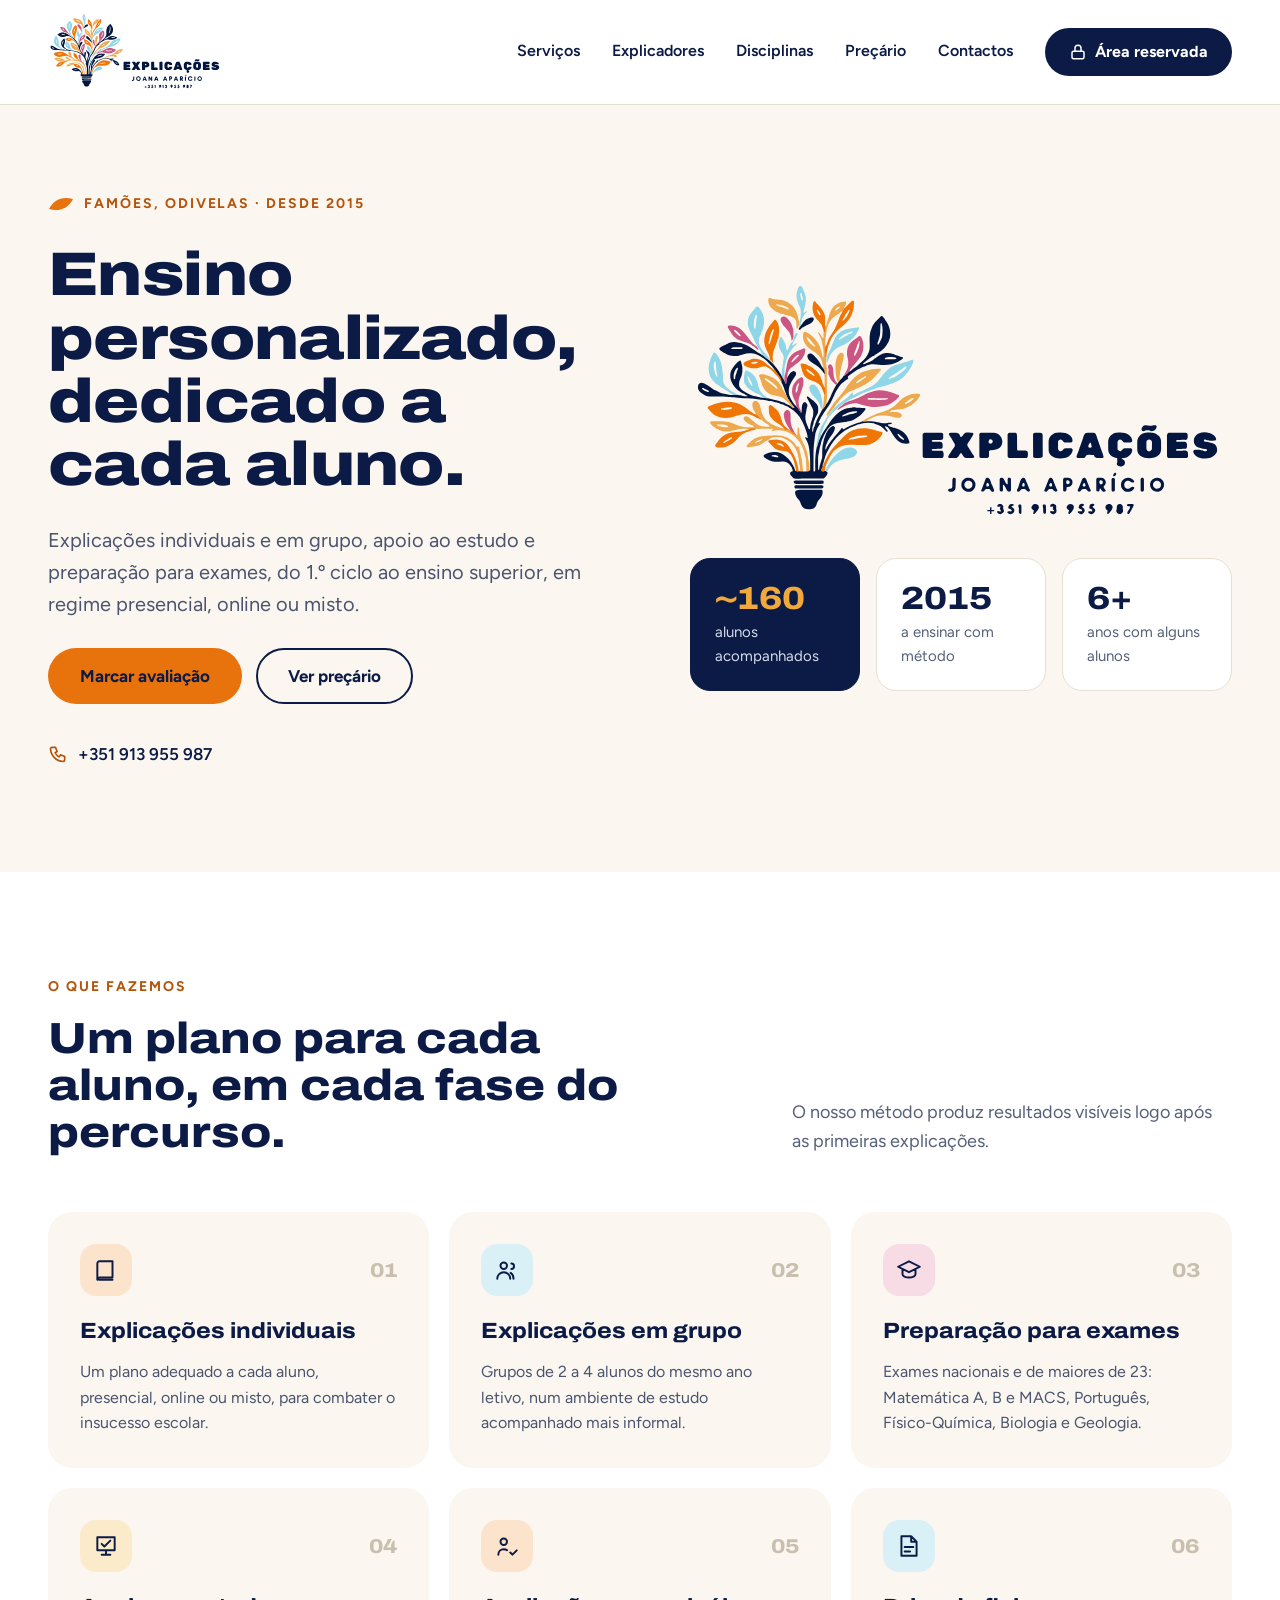
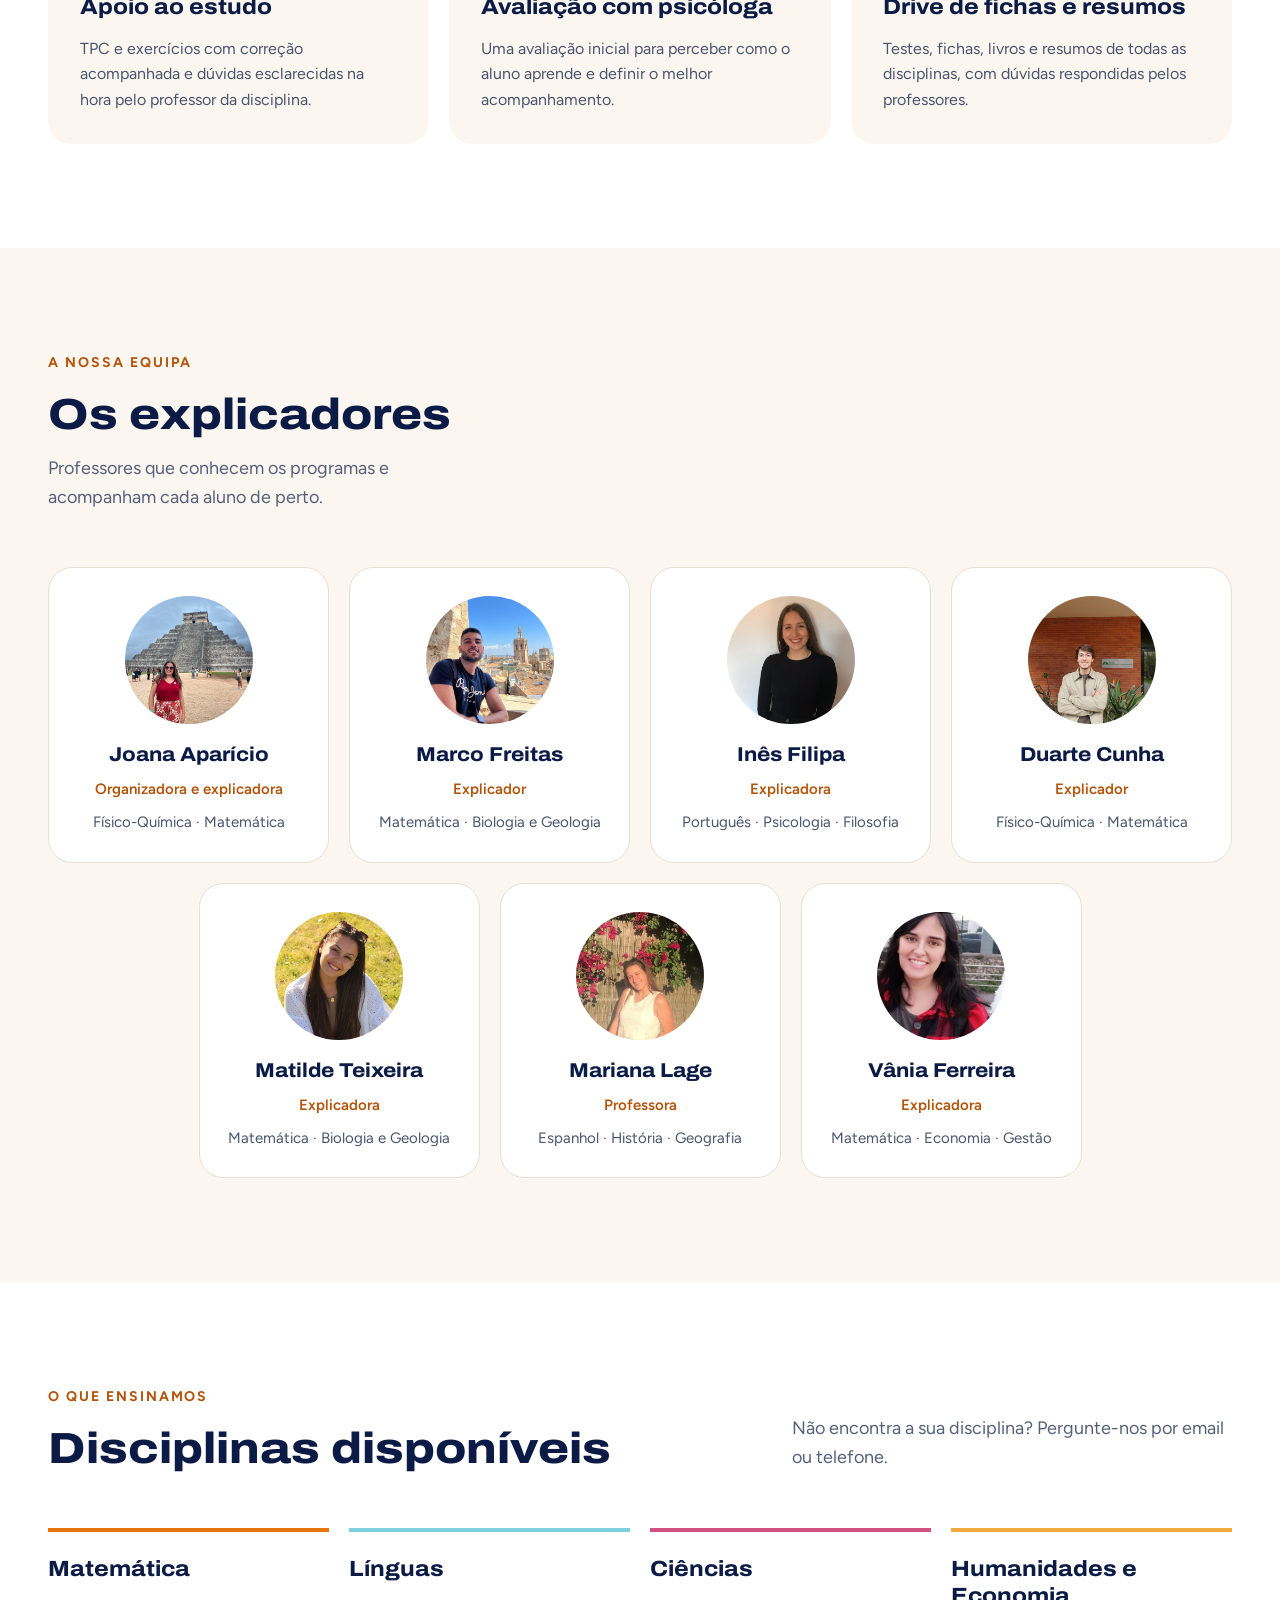
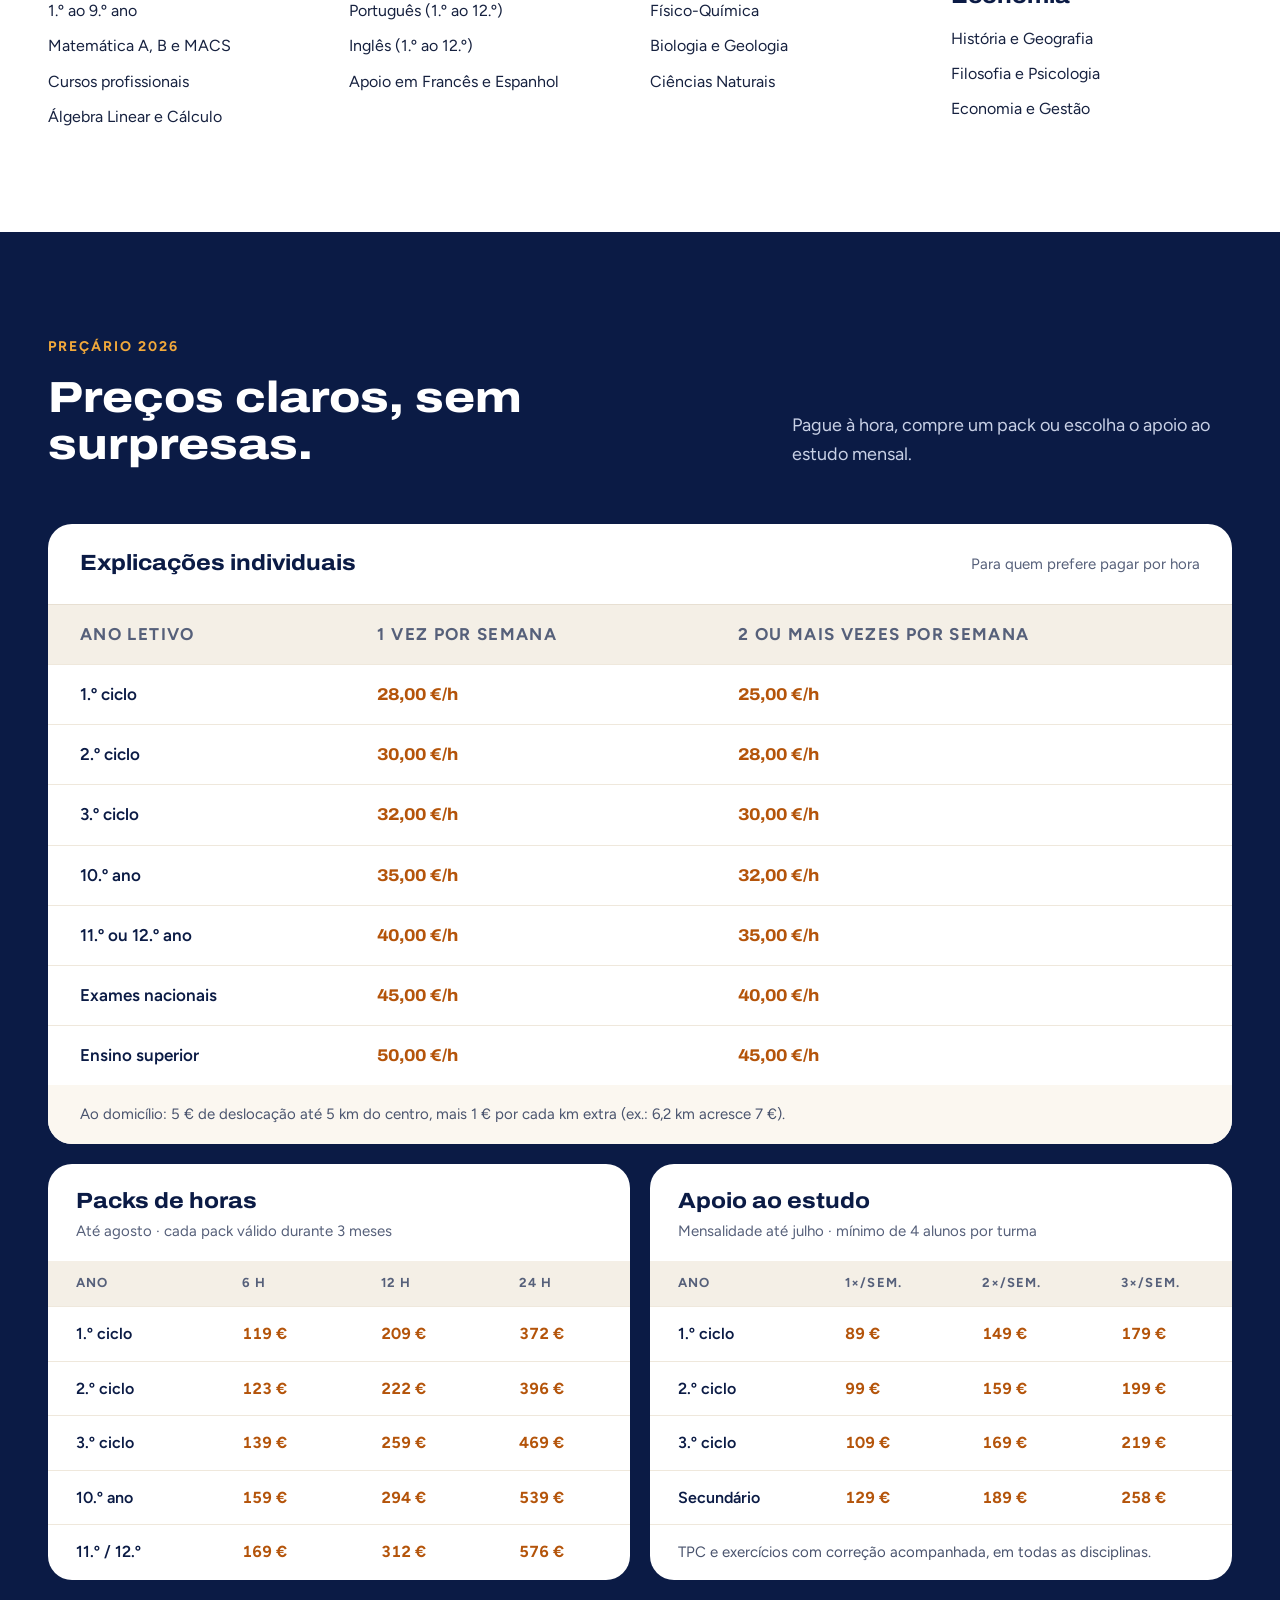
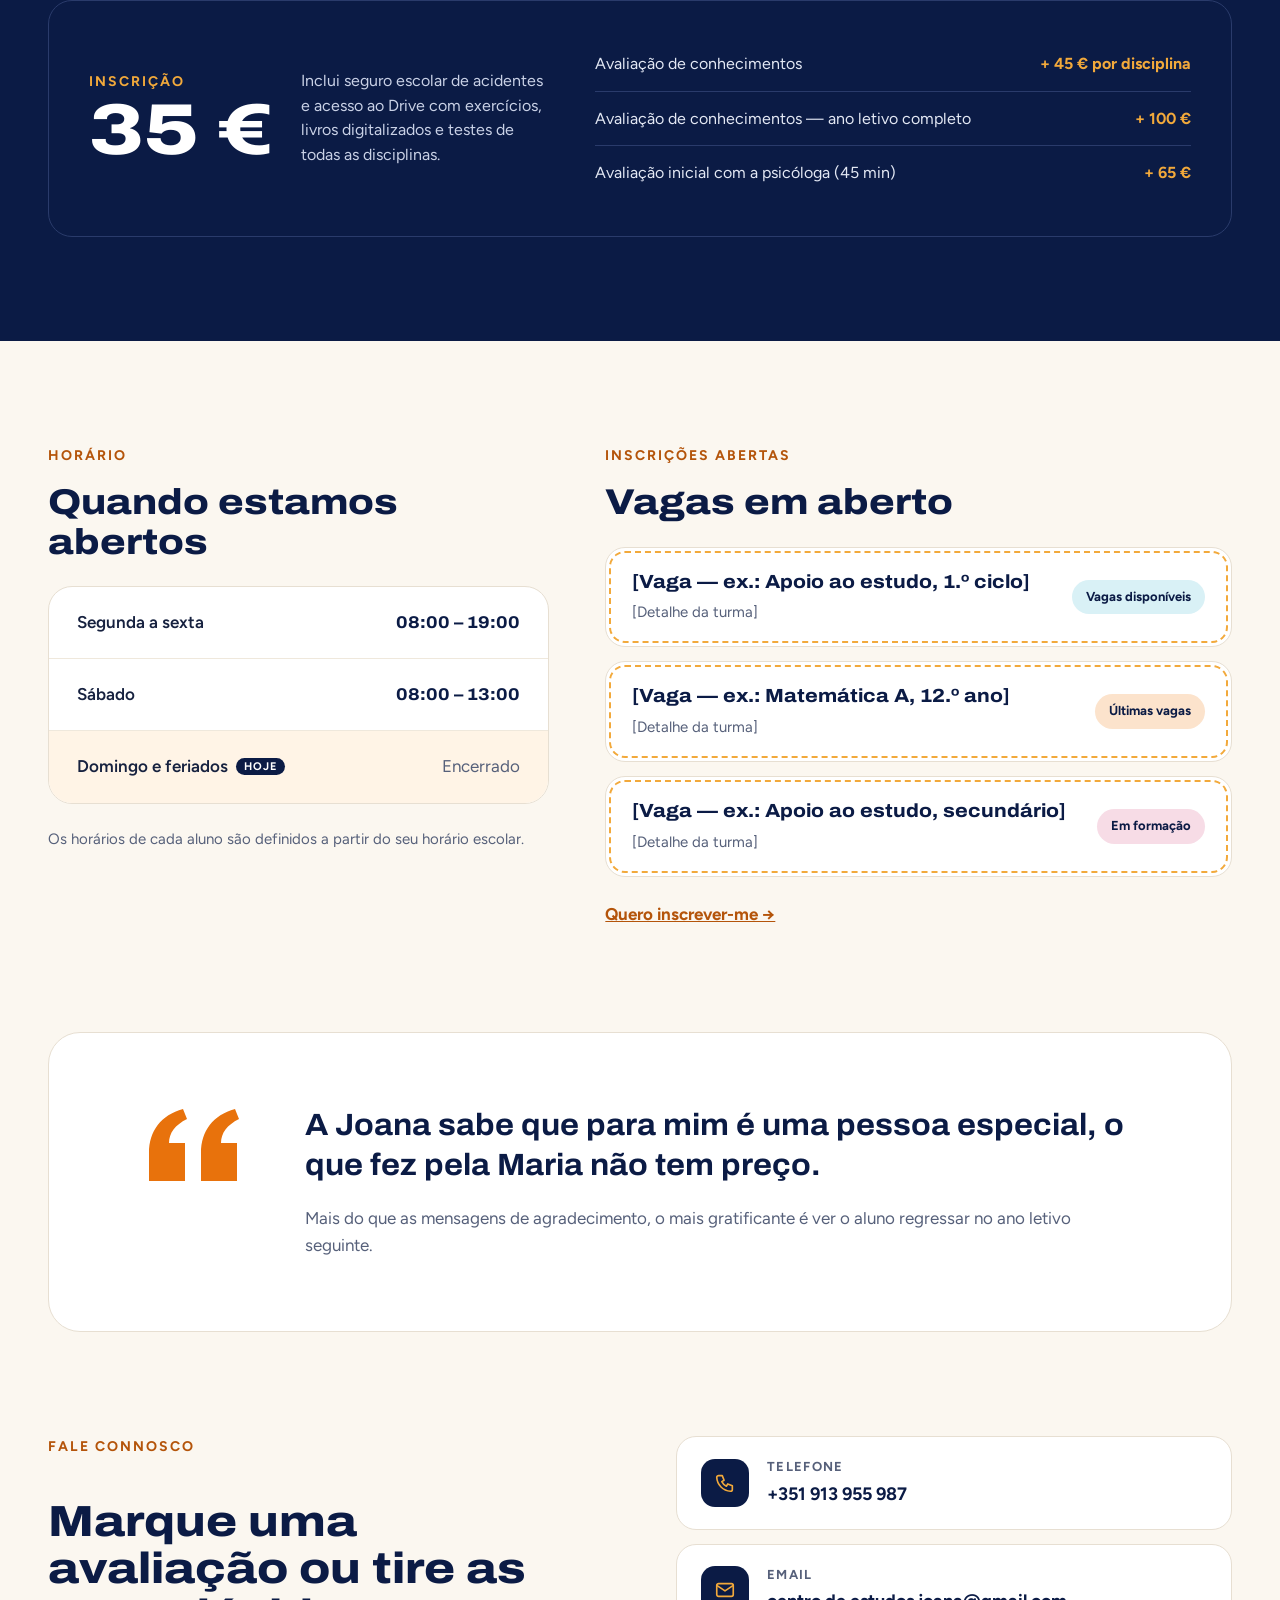
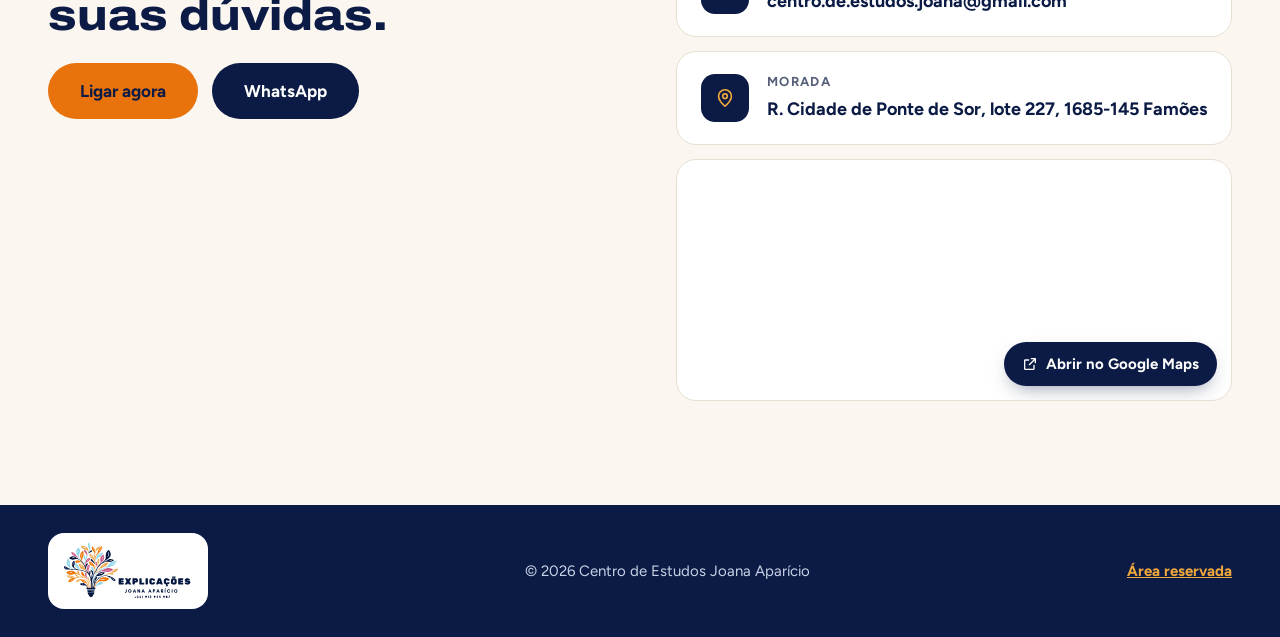
==== index.html @ d5621ca5 "Publicar pré-visualização do site Ficheiros do site descompactados para o GitHub Pages; remove o ZIP" ====
<!DOCTYPE html>
<html lang="pt-PT">
<head>
  <meta charset="UTF-8">
  <meta name="viewport" content="width=device-width, initial-scale=1">
  <meta name="robots" content="noindex, nofollow">
  <title>Centro de Estudos Joana Aparício</title>
  <meta name="description" content="Explicações individuais e em grupo, apoio ao estudo e preparação para exames, do 1.º ciclo ao ensino superior, em Famões, Odivelas.">
  <link rel="icon" href="assets/logo-mark.svg" type="image/svg+xml">
  <link rel="preconnect" href="https://fonts.googleapis.com">
  <link rel="preconnect" href="https://fonts.gstatic.com" crossorigin>
  <link href="https://fonts.googleapis.com/css2?family=Archivo:wdth,wght@62..125,400..900&family=Figtree:wght@400;500;600;700&display=swap" rel="stylesheet">
  <link rel="stylesheet" href="styles.css?v=4">
</head>
<body>

<header class="topbar">
  <div class="wrap topbar__inner">
    <a href="#topo" class="topbar__logo">
      <img src="assets/logo.svg" alt="Explicações Joana Aparício" width="176" height="80">
    </a>

    <button class="nav-toggle" type="button" aria-expanded="false" aria-controls="nav" aria-label="Abrir menu">
      <svg viewBox="0 0 24 24" aria-hidden="true"><path d="M4 7h16M4 12h16M4 17h16"/></svg>
    </button>

    <nav id="nav" class="nav" aria-label="Principal">
      <a href="#servicos">Serviços</a>
      <a href="#equipa">Explicadores</a>
      <a href="#disciplinas">Disciplinas</a>
      <a href="#precos">Preçário</a>
      <a href="#contactos">Contactos</a>
      <a href="login.html" class="btn btn--navy btn--sm">
        <svg viewBox="0 0 24 24" aria-hidden="true"><rect x="4" y="11" width="16" height="10" rx="2"/><path d="M8 11V7a4 4 0 0 1 8 0v4"/></svg>
        Área reservada
      </a>
    </nav>
  </div>
</header>

<main>

  <!-- HERO -->
  <section class="hero" id="topo">
    <div class="wrap hero__grid">
      <div class="hero__text">
        <p class="eyebrow eyebrow--leaf">
          <svg viewBox="0 0 26 16" aria-hidden="true"><path d="M1 13C6 3 15 0 25 3C20 13 10 16 1 13Z"/></svg>
          Famões, Odivelas · Desde 2015
        </p>
        <h1>Ensino personalizado, dedicado a cada aluno.</h1>
        <p class="lead">Explicações individuais e em grupo, apoio ao estudo e preparação para exames, do 1.º ciclo ao ensino superior, em regime presencial, online ou misto.</p>
        <div class="actions">
          <a class="btn btn--orange" href="#contactos">Marcar avaliação</a>
          <a class="btn btn--outline" href="#precos">Ver preçário</a>
        </div>
        <a class="hero__phone" data-href="tel">
          <svg viewBox="0 0 24 24" aria-hidden="true"><path d="M5 4h4l2 5-2.5 1.5a11 11 0 0 0 5 5L15 13l5 2v4a2 2 0 0 1-2 2A16 16 0 0 1 3 6a2 2 0 0 1 2-2"/></svg>
          <span data-bind="telefone"></span>
        </a>
      </div>

      <div class="hero__side">
        <img class="hero__logo" src="assets/logo.svg" alt="Explicações Joana Aparício — +351 913 955 987" width="560" height="255">
        <ul class="stats">
          <li class="stats__dark"><strong>~160</strong><span>alunos acompanhados</span></li>
          <li><strong>2015</strong><span>a ensinar com método</span></li>
          <li><strong>6+</strong><span>anos com alguns alunos</span></li>
        </ul>
      </div>
    </div>
  </section>

  <!-- SERVIÇOS -->
  <section class="section section--white" id="servicos">
    <div class="wrap">
      <header class="section__head section__head--split">
        <div>
          <p class="eyebrow">O que fazemos</p>
          <h2>Um plano para cada aluno, em cada fase do percurso.</h2>
        </div>
        <p class="section__sub">O nosso método produz resultados visíveis logo após as primeiras explicações.</p>
      </header>

      <div class="services">
        <article class="service">
          <div class="service__top"><span class="service__icon tint-orange"><svg viewBox="0 0 24 24" aria-hidden="true"><path d="M4 19V6a2 2 0 0 1 2-2h12v15H6a2 2 0 0 0-2 2Zm0 0a2 2 0 0 0 2 2h12"/></svg></span><span class="service__n">01</span></div>
          <h3>Explicações individuais</h3>
          <p>Um plano adequado a cada aluno, presencial, online ou misto, para combater o insucesso escolar.</p>
        </article>
        <article class="service">
          <div class="service__top"><span class="service__icon tint-sky"><svg viewBox="0 0 24 24" aria-hidden="true"><path d="M9 11a3 3 0 1 0 0-6 3 3 0 0 0 0 6ZM3 20c0-3.3 2.7-6 6-6s6 2.7 6 6M16 11a2.5 2.5 0 1 0 0-5M18 20c0-2.4-1-4.4-2.6-5.4"/></svg></span><span class="service__n">02</span></div>
          <h3>Explicações em grupo</h3>
          <p>Grupos de 2 a 4 alunos do mesmo ano letivo, num ambiente de estudo acompanhado mais informal.</p>
        </article>
        <article class="service">
          <div class="service__top"><span class="service__icon tint-pink"><svg viewBox="0 0 24 24" aria-hidden="true"><path d="M12 4 2 9l10 5 10-5-10-5ZM6 11v5c0 1.5 2.7 3 6 3s6-1.5 6-3v-5"/></svg></span><span class="service__n">03</span></div>
          <h3>Preparação para exames</h3>
          <p>Exames nacionais e de maiores de 23: Matemática A, B e MACS, Português, Físico-Química, Biologia e Geologia.</p>
        </article>
        <article class="service">
          <div class="service__top"><span class="service__icon tint-amber"><svg viewBox="0 0 24 24" aria-hidden="true"><path d="M4 4h16v12H4zM8 20h8M12 16v4M8 10l2.5 2.5L16 7"/></svg></span><span class="service__n">04</span></div>
          <h3>Apoio ao estudo</h3>
          <p>TPC e exercícios com correção acompanhada e dúvidas esclarecidas na hora pelo professor da disciplina.</p>
        </article>
        <article class="service">
          <div class="service__top"><span class="service__icon tint-orange"><svg viewBox="0 0 24 24" aria-hidden="true"><path d="M9 11a3 3 0 1 0 0-6 3 3 0 0 0 0 6ZM4 20c0-3 2.2-5 5-5 1.2 0 2.3.3 3.1.9M15 18l2 2 4-4"/></svg></span><span class="service__n">05</span></div>
          <h3>Avaliação com psicóloga</h3>
          <p>Uma avaliação inicial para perceber como o aluno aprende e definir o melhor acompanhamento.</p>
        </article>
        <article class="service">
          <div class="service__top"><span class="service__icon tint-sky"><svg viewBox="0 0 24 24" aria-hidden="true"><path d="M5 3h9l5 5v13H5zM14 3v5h5M8 13h8M8 17h5"/></svg></span><span class="service__n">06</span></div>
          <h3>Drive de fichas e resumos</h3>
          <p>Testes, fichas, livros e resumos de todas as disciplinas, com dúvidas respondidas pelos professores.</p>
        </article>
      </div>
    </div>
  </section>

  <!-- EXPLICADORES -->
  <section class="section" id="equipa">
    <div class="wrap">
      <header class="section__head">
        <p class="eyebrow">A nossa equipa</p>
        <h2>Os explicadores</h2>
        <p class="section__sub">Professores que conhecem os programas e acompanham cada aluno de perto.</p>
      </header>
      <div class="team" id="team"></div>
    </div>
  </section>

  <!-- DISCIPLINAS -->
  <section class="section section--white" id="disciplinas">
    <div class="wrap">
      <header class="section__head section__head--split">
        <div>
          <p class="eyebrow">O que ensinamos</p>
          <h2>Disciplinas disponíveis</h2>
        </div>
        <p class="section__sub">Não encontra a sua disciplina? Pergunte-nos por email ou telefone.</p>
      </header>
      <div class="subjects" id="subjects"></div>
    </div>
  </section>

  <!-- PREÇÁRIO -->
  <section class="section section--navy" id="precos">
    <div class="wrap">
      <header class="section__head section__head--split">
        <div>
          <p class="eyebrow eyebrow--light">Preçário 2026</p>
          <h2>Preços claros, sem surpresas.</h2>
        </div>
        <p class="section__sub">Pague à hora, compre um pack ou escolha o apoio ao estudo mensal.</p>
      </header>

      <div class="price-tabs" role="tablist" aria-label="Tipo de preço">
        <button type="button" role="tab" aria-selected="true" data-tab="individuais">À hora</button>
        <button type="button" role="tab" aria-selected="false" data-tab="packs">Packs</button>
        <button type="button" role="tab" aria-selected="false" data-tab="apoio">Apoio</button>
      </div>
      <div class="prices" id="prices"></div>

      <div class="enroll">
        <div class="enroll__main">
          <div>
            <p class="eyebrow eyebrow--light">Inscrição</p>
            <p class="enroll__price">35 €</p>
          </div>
          <p>Inclui seguro escolar de acidentes e acesso ao Drive com exercícios, livros digitalizados e testes de todas as disciplinas.</p>
        </div>
        <ul class="enroll__extras" id="extras"></ul>
      </div>
    </div>
  </section>

  <!-- HORÁRIO + VAGAS -->
  <section class="section">
    <div class="wrap duo">
      <div class="duo__col">
        <div>
          <p class="eyebrow">Horário</p>
          <h2 class="h2--sm">Quando estamos abertos</h2>
        </div>
        <div class="hours" id="hours"></div>
        <p class="muted">Os horários de cada aluno são definidos a partir do seu horário escolar.</p>
      </div>
      <div class="duo__col" id="vagas">
        <div>
          <p class="eyebrow">Inscrições abertas</p>
          <h2 class="h2--sm">Vagas em aberto</h2>
        </div>
        <div class="vagas" id="vagas-list"></div>
        <a href="#contactos" class="link-strong">Quero inscrever-me →</a>
      </div>
    </div>
  </section>

  <!-- DEPOIMENTO -->
  <section class="wrap">
    <figure class="quote">
      <svg class="quote__mark" viewBox="0 0 48 40" aria-hidden="true"><path d="M2 24C2 13 8 5 19 2l2 5c-6 3-9 7-9 12h8v19H2zm26 0c0-11 6-19 17-22l2 5c-6 3-9 7-9 12h8v19H28z"/></svg>
      <div>
        <blockquote>A Joana sabe que para mim é uma pessoa especial, o que fez pela Maria não tem preço.</blockquote>
        <figcaption>Mais do que as mensagens de agradecimento, o mais gratificante é ver o aluno regressar no ano letivo seguinte.</figcaption>
      </div>
    </figure>
  </section>

  <!-- CONTACTOS -->
  <section class="section" id="contactos">
    <div class="wrap duo duo--even">
      <div class="duo__col">
        <p class="eyebrow">Fale connosco</p>
        <h2>Marque uma avaliação ou tire as suas dúvidas.</h2>
        <div class="actions">
          <a class="btn btn--orange" data-href="tel">Ligar agora</a>
          <a class="btn btn--navy" data-href="whatsapp" target="_blank" rel="noopener">WhatsApp</a>
        </div>
      </div>
      <ul class="contact-list">
        <li>
          <span class="contact-list__icon" aria-hidden="true"><svg viewBox="0 0 24 24"><path d="M5 4h4l2 5-2.5 1.5a11 11 0 0 0 5 5L15 13l5 2v4a2 2 0 0 1-2 2A16 16 0 0 1 3 6a2 2 0 0 1 2-2"/></svg></span>
          <div><small>Telefone</small><a data-href="tel" data-bind="telefone"></a></div>
        </li>
        <li>
          <span class="contact-list__icon" aria-hidden="true"><svg viewBox="0 0 24 24"><rect x="3" y="5" width="18" height="14" rx="2"/><path d="m3 7 9 6 9-6"/></svg></span>
          <div><small>Email</small><a class="contact-list__email" data-href="mailto" data-bind="email"></a></div>
        </li>
        <li>
          <span class="contact-list__icon" aria-hidden="true"><svg viewBox="0 0 24 24"><path d="M12 21s-7-6.2-7-11a7 7 0 0 1 14 0c0 4.8-7 11-7 11Z"/><circle cx="12" cy="10" r="2.5"/></svg></span>
          <div><small>Morada</small><a data-href="maps" data-bind="morada" target="_blank" rel="noopener"></a></div>
        </li>
        <li class="map-card">
          <a class="map-card__link" data-href="maps" target="_blank" rel="noopener" aria-label="Abrir a localização no Google Maps">
            <iframe class="map-card__frame" data-map title="Mapa com a localização do centro" loading="lazy" tabindex="-1" referrerpolicy="no-referrer-when-downgrade"></iframe>
            <span class="map-card__cta">
              <svg viewBox="0 0 24 24" aria-hidden="true"><path d="M14 4h6v6M20 4l-9 9M18 14v5a1 1 0 0 1-1 1H5a1 1 0 0 1-1-1V7a1 1 0 0 1 1-1h5"/></svg>
              Abrir no Google Maps
            </span>
          </a>
        </li>
      </ul>
    </div>
  </section>

</main>

<footer class="footer">
  <div class="wrap footer__inner">
    <span class="footer__logo"><img src="assets/logo.svg" alt="Explicações Joana Aparício" width="132" height="60"></span>
    <p>© <span id="year"></span> Centro de Estudos Joana Aparício</p>
    <a href="login.html">Área reservada</a>
  </div>
</footer>

<script src="data.js?v=4"></script>
<script src="script.js?v=4"></script>
</body>
</html>
---- styles.css ----
/* Cores do logótipo */
:root {
  --navy: #0b1b45;
  --navy-line: #2a3b6b;
  --orange: #e8720c;
  --orange-text: #b4540a;
  --amber: #f2a93b;
  --sky: #7fcfe0;
  --pink: #d4507f;

  --bg: #fbf7f0;
  --white: #ffffff;
  --cream: #f4efe6;
  --line: #e7dfd2;
  --line-soft: #efe8dc;
  --ink: #16213f;
  --body: #4a546e;
  --muted: #56607a;

  --tint-orange: #fce3cc;
  --tint-sky: #d9f1f6;
  --tint-pink: #f7dce6;
  --tint-amber: #fcebcb;

  --display: "Archivo", system-ui, sans-serif;
  --text: "Figtree", system-ui, sans-serif;
  --gutter: 120px;
}

*, *::before, *::after { box-sizing: border-box; }
html { scroll-behavior: smooth; scroll-padding-top: 112px; }
body { margin: 0; background: var(--bg); color: var(--ink); font-family: var(--text); font-size: 17px; line-height: 1.6; -webkit-font-smoothing: antialiased; }
img { display: block; max-width: 100%; height: auto; }
a { color: var(--orange-text); }
a:hover { color: #8f4208; }
p { margin: 0; }
h1, h2, h3 { margin: 0; font-family: var(--display); color: var(--navy); }
h2 { font-size: clamp(30px, 3.4vw, 46px); font-stretch: 115%; font-weight: 800; line-height: 1.08; }
.h2--sm { font-size: clamp(28px, 2.8vw, 40px); line-height: 1.1; }
h3 { font-stretch: 110%; font-weight: 750; font-size: 22px; line-height: 1.25; }
svg { flex-shrink: 0; }

.wrap { width: min(1200px, 100% - 2 * var(--gutter)); margin-inline: auto; }
:focus-visible { outline: 3px solid var(--sky); outline-offset: 3px; border-radius: 6px; }

.eyebrow { display: flex; align-items: center; gap: 10px; margin-bottom: 16px; font-size: 14px; font-weight: 700; letter-spacing: .14em; text-transform: uppercase; color: var(--orange-text); }
.eyebrow--leaf svg { width: 26px; height: 16px; fill: var(--orange); }
.eyebrow--light { color: var(--amber); }
.muted { font-size: 15px; line-height: 1.55; color: var(--muted); }
.link-strong { font-weight: 700; }

/* Botões */
.btn { display: inline-flex; align-items: center; justify-content: center; gap: 8px; height: 56px; padding: 0 30px; border-radius: 999px; border: 2px solid transparent; font-family: var(--text); font-size: 17px; font-weight: 700; text-decoration: none; white-space: nowrap; cursor: pointer; transition: background-color .15s, color .15s, transform .15s; }
.btn:hover { transform: translateY(-1px); }
.btn svg { width: 18px; height: 18px; fill: none; stroke: currentColor; stroke-width: 2; stroke-linecap: round; stroke-linejoin: round; }
.btn--orange { background: var(--orange); color: var(--navy); }
.btn--orange:hover { background: #f08a2e; color: var(--navy); }
.btn--navy { background: var(--navy); color: var(--white); }
.btn--navy:hover { background: #1d2f5e; color: var(--white); }
.btn--outline { border-color: var(--navy); color: var(--navy); }
.btn--outline:hover { background: var(--navy); color: var(--white); }
.btn--sm { height: 48px; padding: 0 22px; font-size: 16px; }
.actions { display: flex; flex-wrap: wrap; gap: 14px; }

/* Cabeçalho */
.topbar { position: sticky; top: 0; z-index: 50; background: var(--white); border-bottom: 1px solid var(--line); }
.topbar__inner { height: 104px; display: flex; align-items: center; justify-content: space-between; gap: 24px; }
.topbar__logo img { height: 80px; width: auto; }
.nav { display: flex; align-items: center; gap: 32px; }
.nav a:not(.btn) { color: var(--navy); font-size: 16px; font-weight: 600; text-decoration: none; padding: 6px 0; border-bottom: 2px solid transparent; }
.nav a:not(.btn):hover { border-bottom-color: var(--orange); }
.nav-toggle { display: none; width: 48px; height: 48px; border: 0; border-radius: 14px; background: var(--navy); cursor: pointer; align-items: center; justify-content: center; }
.nav-toggle svg { width: 22px; height: 22px; fill: none; stroke: var(--white); stroke-width: 2; stroke-linecap: round; }

/* Hero */
.hero { padding: 88px 0 96px; }
.hero__grid { display: grid; grid-template-columns: 1.05fr 1fr; gap: 72px; align-items: center; }
.hero__text { display: flex; flex-direction: column; gap: 28px; }
.hero__text .eyebrow { margin: 0; }
.hero h1 { font-size: clamp(38px, 4.8vw, 68px); font-stretch: 118%; font-weight: 850; line-height: 1.03; letter-spacing: -.01em; }
.lead { font-size: 20px; line-height: 1.6; color: var(--body); max-width: 560px; }
.hero__phone { display: inline-flex; align-items: center; gap: 10px; align-self: flex-start; min-height: 44px; font-weight: 600; color: var(--navy); text-decoration: none; }
.hero__phone svg { width: 20px; height: 20px; fill: none; stroke: var(--orange-text); stroke-width: 2; stroke-linecap: round; stroke-linejoin: round; }
.hero__side { display: flex; flex-direction: column; gap: 20px; }
.hero__logo { width: 100%; max-width: 560px; margin: 0 auto 12px; }
.stats { list-style: none; margin: 0; padding: 0; display: grid; grid-template-columns: repeat(3, minmax(0, 1fr)); gap: 16px; }
.stats li { display: flex; flex-direction: column; gap: 4px; padding: 22px 24px; background: var(--white); border: 1px solid var(--line); border-radius: 20px; }
.stats strong { font-family: var(--display); font-stretch: 115%; font-weight: 800; font-size: 32px; line-height: 1.1; color: var(--navy); }
.stats span { font-size: 15px; color: var(--muted); }
.stats .stats__dark { background: var(--navy); border-color: var(--navy); }
.stats .stats__dark strong { color: var(--amber); }
.stats .stats__dark span { color: #d5dbec; }

/* Secções */
.section { padding: 104px 0; }
.section--white { background: var(--white); }
.section--navy { background: var(--navy); color: var(--white); }
.section--navy h2 { color: var(--white); }
.section--navy .section__sub { color: #c9d1e6; }
.section__head { max-width: 720px; margin-bottom: 56px; }
.section__head .eyebrow { margin-bottom: 16px; }
.section__head h2 + .section__sub { margin-top: 16px; }
.section__head--split { max-width: none; display: flex; justify-content: space-between; align-items: flex-end; gap: 64px; }
.section__head--split > div { max-width: 640px; }
.section__sub { font-size: 18px; line-height: 1.6; color: var(--muted); max-width: 440px; }

/* Serviços */
.services { display: grid; grid-template-columns: repeat(3, minmax(0, 1fr)); gap: 20px; }
.service { display: flex; flex-direction: column; gap: 14px; min-height: 250px; padding: 32px; background: var(--bg); border-radius: 24px; }
.service__top { display: flex; justify-content: space-between; align-items: center; margin-bottom: 8px; }
.service__icon { width: 52px; height: 52px; border-radius: 16px; display: flex; align-items: center; justify-content: center; }
.service__icon svg { width: 26px; height: 26px; fill: none; stroke: var(--navy); stroke-width: 1.8; stroke-linecap: round; stroke-linejoin: round; }
.service__n { font-family: var(--display); font-stretch: 115%; font-weight: 800; font-size: 20px; color: #c9bfae; }
.service p { font-size: 16px; line-height: 1.6; color: var(--body); }
.tint-orange { background: var(--tint-orange); }
.tint-sky { background: var(--tint-sky); }
.tint-pink { background: var(--tint-pink); }
.tint-amber { background: var(--tint-amber); }

/* Equipa */
.team { display: flex; flex-wrap: wrap; justify-content: center; gap: 20px; }
.person { flex: 0 1 calc((100% - 3 * 20px) / 4); display: flex; flex-direction: column; align-items: center; gap: 10px; padding: 28px 24px; text-align: center; background: var(--white); border: 1px solid var(--line); border-radius: 24px; }
.person__photo { width: 128px; height: 128px; margin-bottom: 8px; border-radius: 50%; overflow: hidden; display: flex; align-items: center; justify-content: center; font-family: var(--display); font-stretch: 115%; font-weight: 800; font-size: 36px; color: var(--navy); }
.person__photo img { width: 100%; height: 100%; object-fit: cover; }
.person h3 { font-size: 20px; }
.person__role { font-size: 15px; font-weight: 600; color: var(--orange-text); }
.person__subjects { font-size: 15px; line-height: 1.5; color: var(--body); }

/* Disciplinas */
.subjects { display: grid; grid-template-columns: repeat(4, minmax(0, 1fr)); gap: 20px; }
.subject { padding-top: 24px; border-top: 4px solid var(--orange); display: flex; flex-direction: column; gap: 16px; }
.subject--sky { border-top-color: var(--sky); }
.subject--pink { border-top-color: var(--pink); }
.subject--amber { border-top-color: var(--amber); }
.subject ul { list-style: none; margin: 0; padding: 0; display: flex; flex-direction: column; gap: 12px; }
.subject li { font-size: 16px; line-height: 1.45; }

/* Preçário */
.price-tabs { display: none; gap: 8px; margin-bottom: 20px; }
.price-tabs button { min-height: 44px; padding: 0 18px; border-radius: 999px; border: 1.5px solid #3a4a78; background: transparent; color: #e3e8f4; font-family: var(--text); font-size: 15px; font-weight: 700; cursor: pointer; }
.price-tabs button[aria-selected="true"] { background: var(--amber); border-color: var(--amber); color: var(--navy); }
.prices { display: grid; grid-template-columns: repeat(2, minmax(0, 1fr)); gap: 20px; }
.price-card { background: var(--white); color: var(--ink); border-radius: 24px; overflow: hidden; }
.price-card--wide { grid-column: 1 / -1; }
.price-card__head { display: flex; flex-direction: column; gap: 4px; padding: 24px 28px 18px; }
.price-card--wide .price-card__head { flex-direction: row; justify-content: space-between; align-items: center; padding: 26px 32px; border-bottom: 1px solid var(--line); }
.price-card__head span { font-size: 15px; color: var(--muted); }
.price-table { width: 100%; border-collapse: collapse; }
.price-table th, .price-table td { padding: 14px 28px; text-align: left; font-size: 16px; }
.price-card--wide .price-table th, .price-card--wide .price-table td { padding: 16px 32px; font-size: 17px; }
.price-table thead th { padding-top: 12px; padding-bottom: 12px; background: var(--cream); font-size: 13px; font-weight: 700; letter-spacing: .08em; text-transform: uppercase; color: var(--muted); }
.price-table tbody tr { border-top: 1px solid var(--line-soft); }
.price-table tbody th { font-weight: 600; color: var(--navy); }
.price-table td { font-weight: 700; color: var(--orange-text); font-variant-numeric: tabular-nums; }
.price-card--wide .price-table td { font-family: var(--display); font-stretch: 110%; font-weight: 750; }
.price-card__note { padding: 16px 28px; border-top: 1px solid var(--line-soft); font-size: 15px; line-height: 1.5; color: var(--body); }
.price-card--wide .price-card__note { padding: 18px 32px; background: var(--bg); border-top: 0; }

.enroll { margin-top: 20px; display: grid; grid-template-columns: 1fr 1.3fr; gap: 48px; align-items: center; padding: 36px 40px; border: 1px solid var(--navy-line); border-radius: 24px; }
.enroll__main { display: flex; align-items: center; gap: 28px; }
.enroll__main .eyebrow { margin: 0; }
.enroll__price { font-family: var(--display); font-stretch: 118%; font-weight: 850; font-size: 72px; line-height: 1; color: var(--white); white-space: nowrap; }
.enroll__main > p { font-size: 16px; line-height: 1.55; color: #c9d1e6; }
.enroll__extras { list-style: none; margin: 0; padding: 0; }
.enroll__extras li { display: flex; justify-content: space-between; gap: 16px; padding: 14px 0; border-bottom: 1px solid var(--navy-line); font-size: 16px; color: #e3e8f4; }
.enroll__extras li:last-child { border-bottom: 0; }
.enroll__extras strong { color: var(--amber); white-space: nowrap; }

/* Horário e vagas */
.duo { display: grid; grid-template-columns: 1fr 1.25fr; gap: 56px; }
.duo--even { grid-template-columns: 1fr 1fr; gap: 72px; }
.duo__col { display: flex; flex-direction: column; gap: 24px; }
.duo__col .eyebrow { margin-bottom: 16px; }
.hours { background: var(--white); border: 1px solid var(--line); border-radius: 24px; overflow: hidden; }
.hours__row { display: flex; justify-content: space-between; gap: 16px; padding: 22px 28px; border-top: 1px solid var(--line-soft); }
.hours__row:first-child { border-top: 0; }
.hours__row span { font-weight: 600; }
.hours__row strong { font-family: var(--display); font-stretch: 110%; font-weight: 750; color: var(--navy); white-space: nowrap; }
.hours__row.is-closed strong { font-family: var(--text); font-weight: 400; color: var(--muted); }
.hours__row.is-today { background: #fff4e6; }
.hours__row em { margin-left: 8px; padding: 2px 8px; border-radius: 999px; background: var(--navy); color: var(--white); font-style: normal; font-size: 11px; font-weight: 700; letter-spacing: .08em; text-transform: uppercase; vertical-align: 2px; }
.vagas { display: flex; flex-direction: column; gap: 14px; }
.vaga { display: flex; align-items: center; justify-content: space-between; gap: 20px; padding: 22px 26px; background: var(--white); border: 1px solid var(--line); border-radius: 20px; }
.vaga > div { display: flex; flex-direction: column; gap: 6px; }
.vaga strong { font-family: var(--display); font-stretch: 110%; font-weight: 750; font-size: 19px; line-height: 1.3; color: var(--navy); }
.vaga span { font-size: 15px; color: var(--muted); }
.badge { flex-shrink: 0; padding: 7px 14px; border-radius: 999px; color: var(--navy) !important; font-size: 13px !important; font-weight: 700; }
.badge--ok { background: var(--tint-sky); }
.badge--warn { background: var(--tint-orange); }
.badge--info { background: var(--tint-pink); }
.is-placeholder { outline: 2px dashed var(--amber); outline-offset: -6px; }

/* Depoimento */
.quote { margin: 0; display: grid; grid-template-columns: 120px 1fr; gap: 40px; align-items: start; padding: 72px 96px; background: var(--white); border: 1px solid var(--line); border-radius: 32px; }
.quote__mark { width: 96px; fill: var(--orange); }
.quote blockquote { margin: 0 0 20px; font-family: var(--display); font-stretch: 105%; font-weight: 700; font-size: clamp(21px, 2.4vw, 34px); line-height: 1.3; color: var(--navy); }
.quote figcaption { font-size: 17px; line-height: 1.6; color: var(--muted); }

/* Contactos */
.contact-list { list-style: none; margin: 0; padding: 0; display: flex; flex-direction: column; gap: 14px; }
.contact-list li { display: flex; align-items: center; gap: 18px; padding: 20px 24px; background: var(--white); border: 1px solid var(--line); border-radius: 20px; min-width: 0; }
.contact-list__icon { width: 48px; height: 48px; flex-shrink: 0; border-radius: 14px; background: var(--navy); display: flex; align-items: center; justify-content: center; }
.contact-list__icon svg { width: 22px; height: 22px; fill: none; stroke: var(--amber); stroke-width: 1.8; stroke-linecap: round; stroke-linejoin: round; }
.contact-list li > div { display: flex; flex-direction: column; gap: 2px; min-width: 0; }
.contact-list small { font-size: 13px; font-weight: 700; letter-spacing: .1em; text-transform: uppercase; color: var(--muted); }
.contact-list a, .contact-list span { font-size: 18px; font-weight: 700; color: var(--navy); text-decoration: none; overflow-wrap: anywhere; }

/* Rodapé */
.footer { background: var(--navy); color: #c9d1e6; font-size: 15px; }
.footer__inner { min-height: 132px; display: flex; align-items: center; justify-content: space-between; gap: 24px; padding: 24px 0; }
.footer__logo { display: flex; padding: 8px 14px; background: var(--white); border-radius: 16px; }
.footer__logo img { height: 60px; width: auto; }

/* Mapa */
.contact-list li.map-card { padding: 0; overflow: hidden; display: block; }
.map-card__link { position: relative; display: block; height: 240px; color: var(--navy); text-decoration: none; }
.map-card__frame { width: 100%; height: 100%; border: 0; display: block; pointer-events: none; filter: saturate(.85); }
.contact-list .map-card__cta { position: absolute; right: 14px; bottom: 14px; display: inline-flex; align-items: center; gap: 8px; min-height: 44px; padding: 0 18px; border-radius: 999px; background: var(--navy); color: var(--white); font-size: 15px; font-weight: 700; box-shadow: 0 8px 20px -8px rgba(11, 27, 69, .5); transition: background-color .15s; }
.map-card__cta svg { width: 16px; height: 16px; fill: none; stroke: currentColor; stroke-width: 2; stroke-linecap: round; stroke-linejoin: round; }
.contact-list .map-card__link:hover .map-card__cta { background: var(--orange); color: var(--navy); }
.footer a { color: var(--amber); font-weight: 700; }

.label-short { display: none; }

/* ---------- Responsivo ---------- */
@media (max-width: 1280px) {
  :root { --gutter: 48px; }
}

@media (max-width: 1080px) {
  .nav { gap: 22px; }
  .hero__grid { grid-template-columns: 1fr; gap: 48px; }
  .hero__side { max-width: 640px; }
  .services { grid-template-columns: repeat(2, minmax(0, 1fr)); }
  .person { flex-basis: calc((100% - 2 * 20px) / 3); }
  .subjects { grid-template-columns: repeat(2, minmax(0, 1fr)); row-gap: 40px; }
  .enroll { grid-template-columns: 1fr; gap: 24px; }
  .quote { padding: 56px; grid-template-columns: 80px 1fr; gap: 28px; }
  .quote__mark { width: 72px; }
}

@media (max-width: 900px) {
  html { scroll-padding-top: 92px; }
  .topbar__inner { height: 76px; }
  .topbar__logo img { height: 58px; }
  .nav-toggle { display: flex; }
  .nav { display: none; position: absolute; top: 76px; left: 0; right: 0; flex-direction: column; align-items: stretch; gap: 0; padding: 8px var(--gutter) 20px; background: var(--white); border-bottom: 1px solid var(--line); box-shadow: 0 18px 30px -20px rgba(11, 27, 69, .35); }
  .nav.is-open { display: flex; }
  .nav a:not(.btn) { padding: 14px 0; border-bottom: 1px solid var(--line-soft); }
  .nav a:not(.btn):hover { border-bottom-color: var(--line-soft); color: var(--orange-text); }
  .nav .btn { margin-top: 16px; }
  .section { padding: 72px 0; }
  .section__head, .section__head--split { margin-bottom: 36px; }
  .section__head--split { flex-direction: column; align-items: flex-start; gap: 16px; }
  .duo, .duo--even { grid-template-columns: 1fr; gap: 56px; }
  .prices { grid-template-columns: 1fr; }
}

@media (max-width: 720px) {
  :root { --gutter: 16px; }
  body { font-size: 16px; }
  .hero { padding: 36px 0 48px; }
  .hero__grid { gap: 28px; }
  .hero__side { order: -1; gap: 20px; }
  .hero__text { gap: 20px; }
  .lead { font-size: 17px; }
  .hero__logo { max-width: 320px; margin-bottom: 0; }
  .hero .actions { flex-direction: column; }
  .actions .btn { width: 100%; }
  .stats { gap: 8px; }
  .stats li { padding: 14px 12px; border-radius: 16px; }
  .stats strong { font-size: 22px; }
  .stats span { font-size: 13px; line-height: 1.35; }
  .section { padding: 48px 0; }
  .section__head, .section__head--split { margin-bottom: 24px; }
  .section__sub { font-size: 16px; }
  h3 { font-size: 18px; }

  .services { grid-template-columns: 1fr; gap: 12px; }
  .service { min-height: 0; padding: 18px; border-radius: 20px; display: grid; grid-template-columns: 44px 1fr; column-gap: 16px; row-gap: 4px; }
  .service__top { grid-row: 1 / span 2; margin: 0; align-items: flex-start; }
  .service__icon { width: 44px; height: 44px; border-radius: 14px; }
  .service__icon svg { width: 22px; height: 22px; }
  .service__n { display: none; }
  .service p { font-size: 15px; line-height: 1.5; }

  .team { gap: 10px; }
  .person { flex-basis: calc((100% - 10px) / 2); padding: 18px 12px; gap: 6px; border-radius: 20px; }
  .person__photo { width: 80px; height: 80px; margin-bottom: 4px; font-size: 24px; }
  .person h3 { font-size: 16px; }
  .person__role { display: none; }
  .person__subjects { font-size: 13px; line-height: 1.4; }

  .subjects { grid-template-columns: 1fr; row-gap: 28px; }

  .price-tabs { display: flex; }
  .price-card { border-radius: 20px; }
  .price-card:not(.is-active) { display: none; }
  .price-card--wide .price-card__head { flex-direction: column; align-items: flex-start; padding: 20px 16px 14px; }
  .price-card__head { padding: 20px 16px 14px; }
  .price-table th, .price-table td,
  .price-card--wide .price-table th, .price-card--wide .price-table td { padding: 12px 10px; font-size: 15px; }
  .price-table th:first-child, .price-table td:first-child { padding-left: 16px; }
  .price-table thead th { font-size: 11px; letter-spacing: .04em; }
  .price-card__note, .price-card--wide .price-card__note { padding: 14px 16px; font-size: 14px; }
  .enroll { padding: 20px; border-radius: 20px; }
  .enroll__main { flex-direction: column; align-items: flex-start; gap: 12px; }
  .enroll__price { font-size: 48px; }
  .enroll__extras li { flex-direction: column; gap: 2px; font-size: 15px; }

  .hours__row { padding: 16px 20px; }
  .vaga { flex-direction: column; align-items: flex-start; gap: 12px; padding: 18px 20px; }
  .vaga strong { font-size: 17px; }

  .quote { grid-template-columns: 1fr; gap: 12px; padding: 24px 20px; border-radius: 20px; }
  .quote__mark { width: 44px; }
  .quote figcaption { font-size: 15px; }

  .contact-list li { padding: 16px; gap: 14px; }
  .contact-list a, .contact-list span { font-size: 16px; }
  .contact-list .contact-list__email { font-size: 14px; }
  .label-long { display: none; }
  .label-short { display: inline; }

  .footer__inner { flex-wrap: wrap; min-height: 0; }
  .footer__logo img { height: 44px; }
  .map-card__link { height: 200px; }
  .footer p { order: 3; width: 100%; font-size: 14px; }
}

@media (prefers-reduced-motion: reduce) {
  html { scroll-behavior: auto; }
  * { transition: none !important; }
}
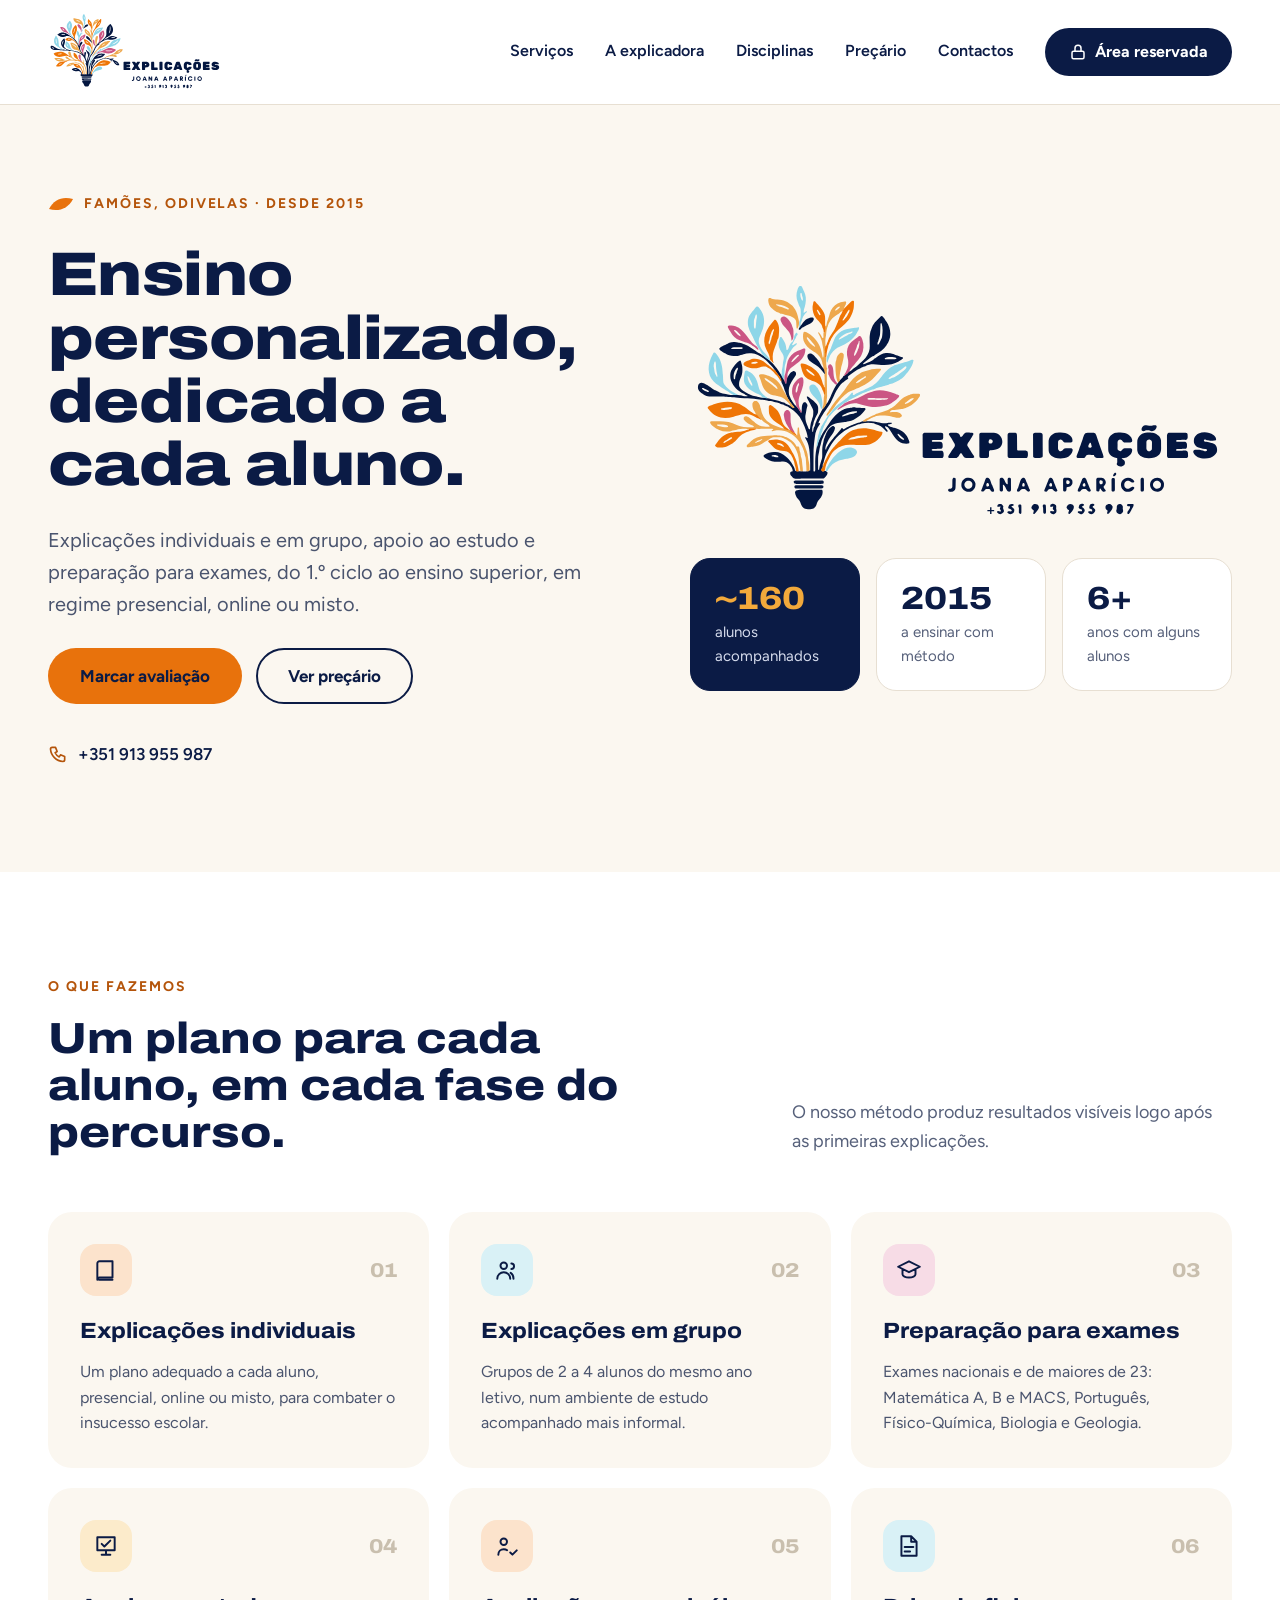
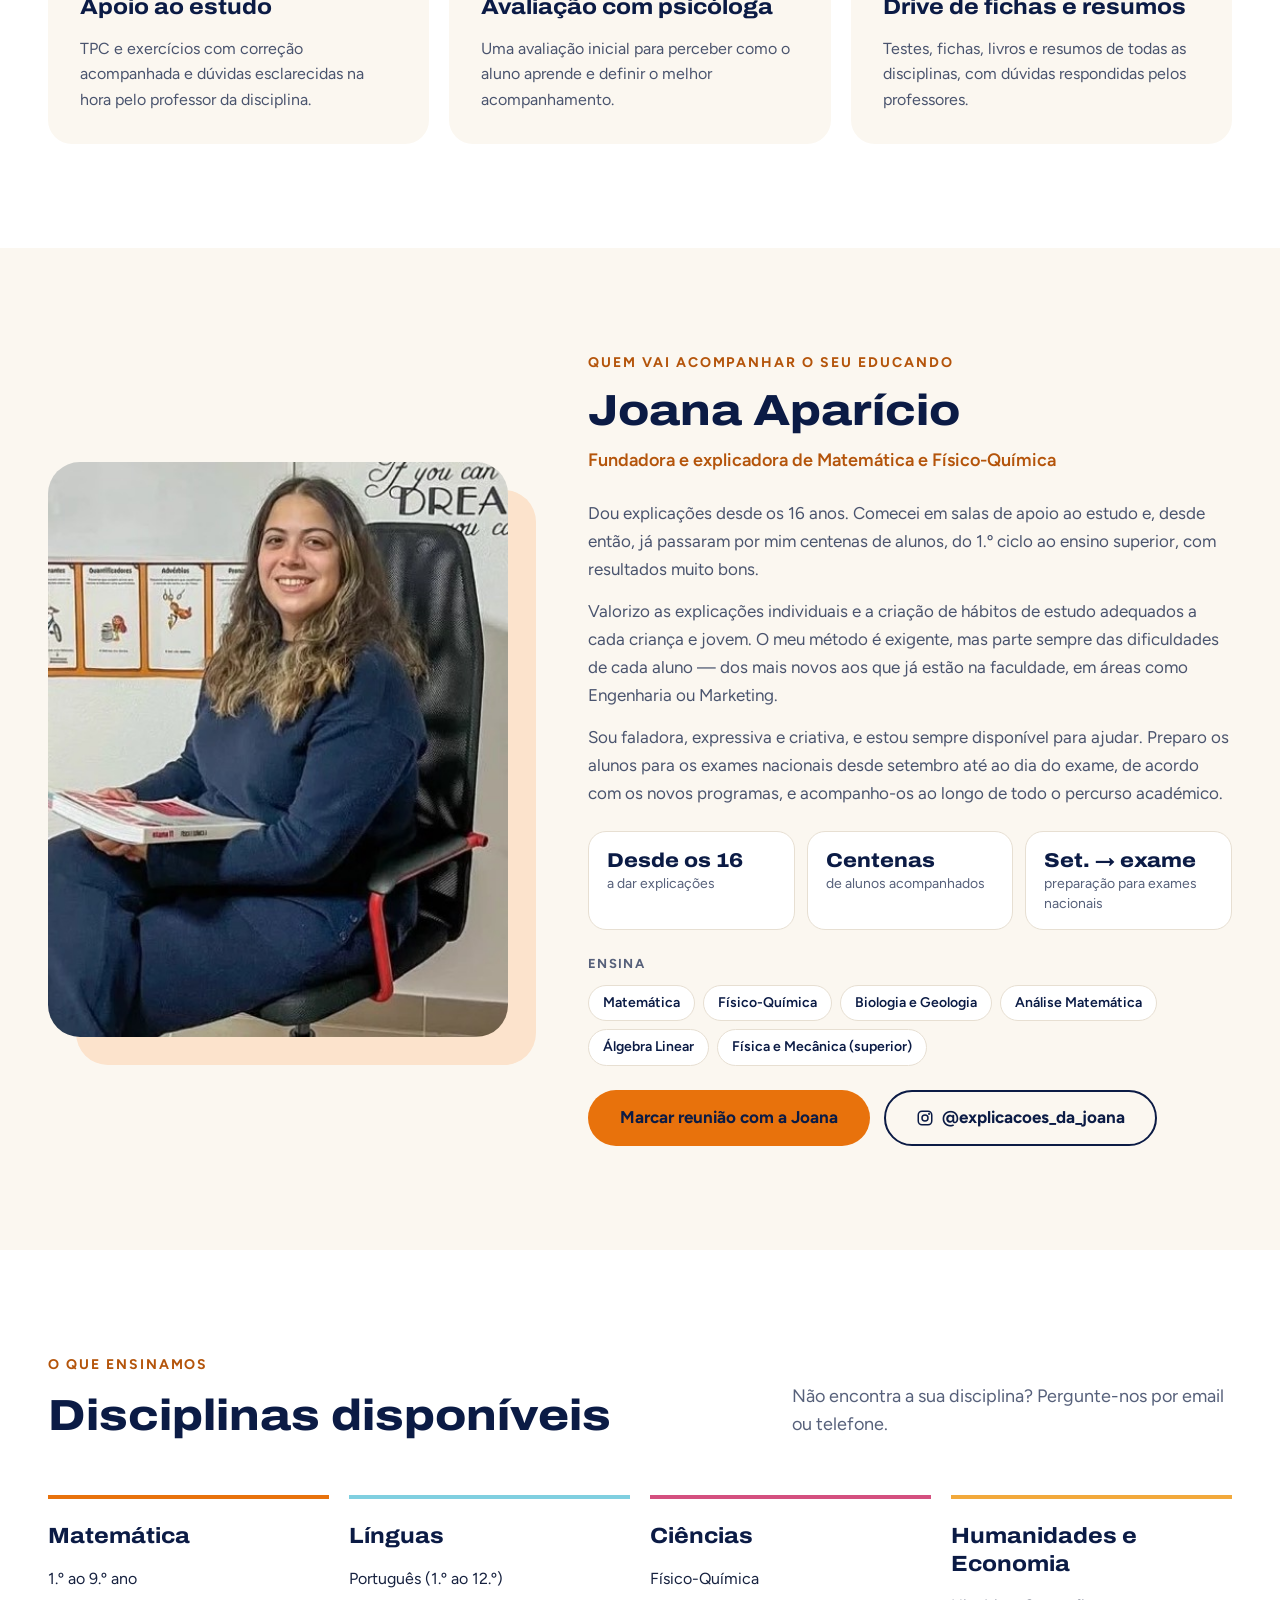
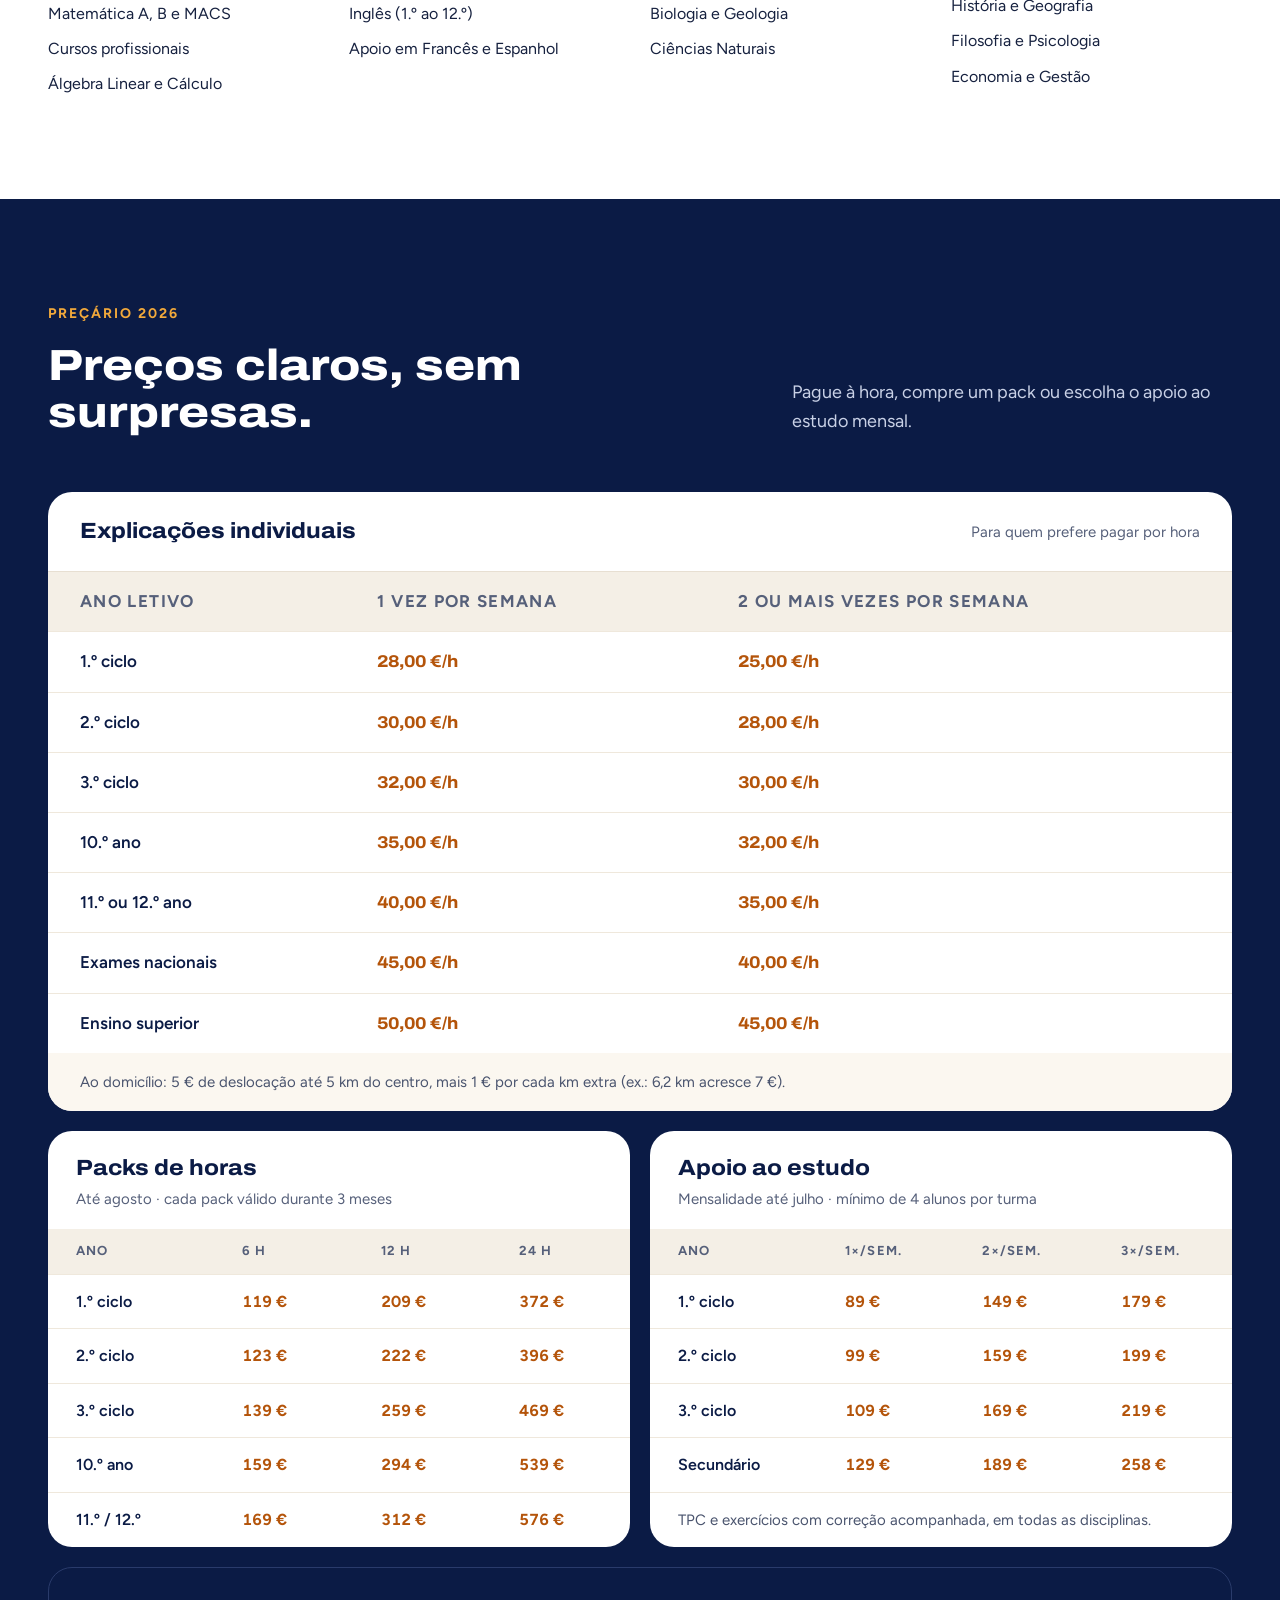
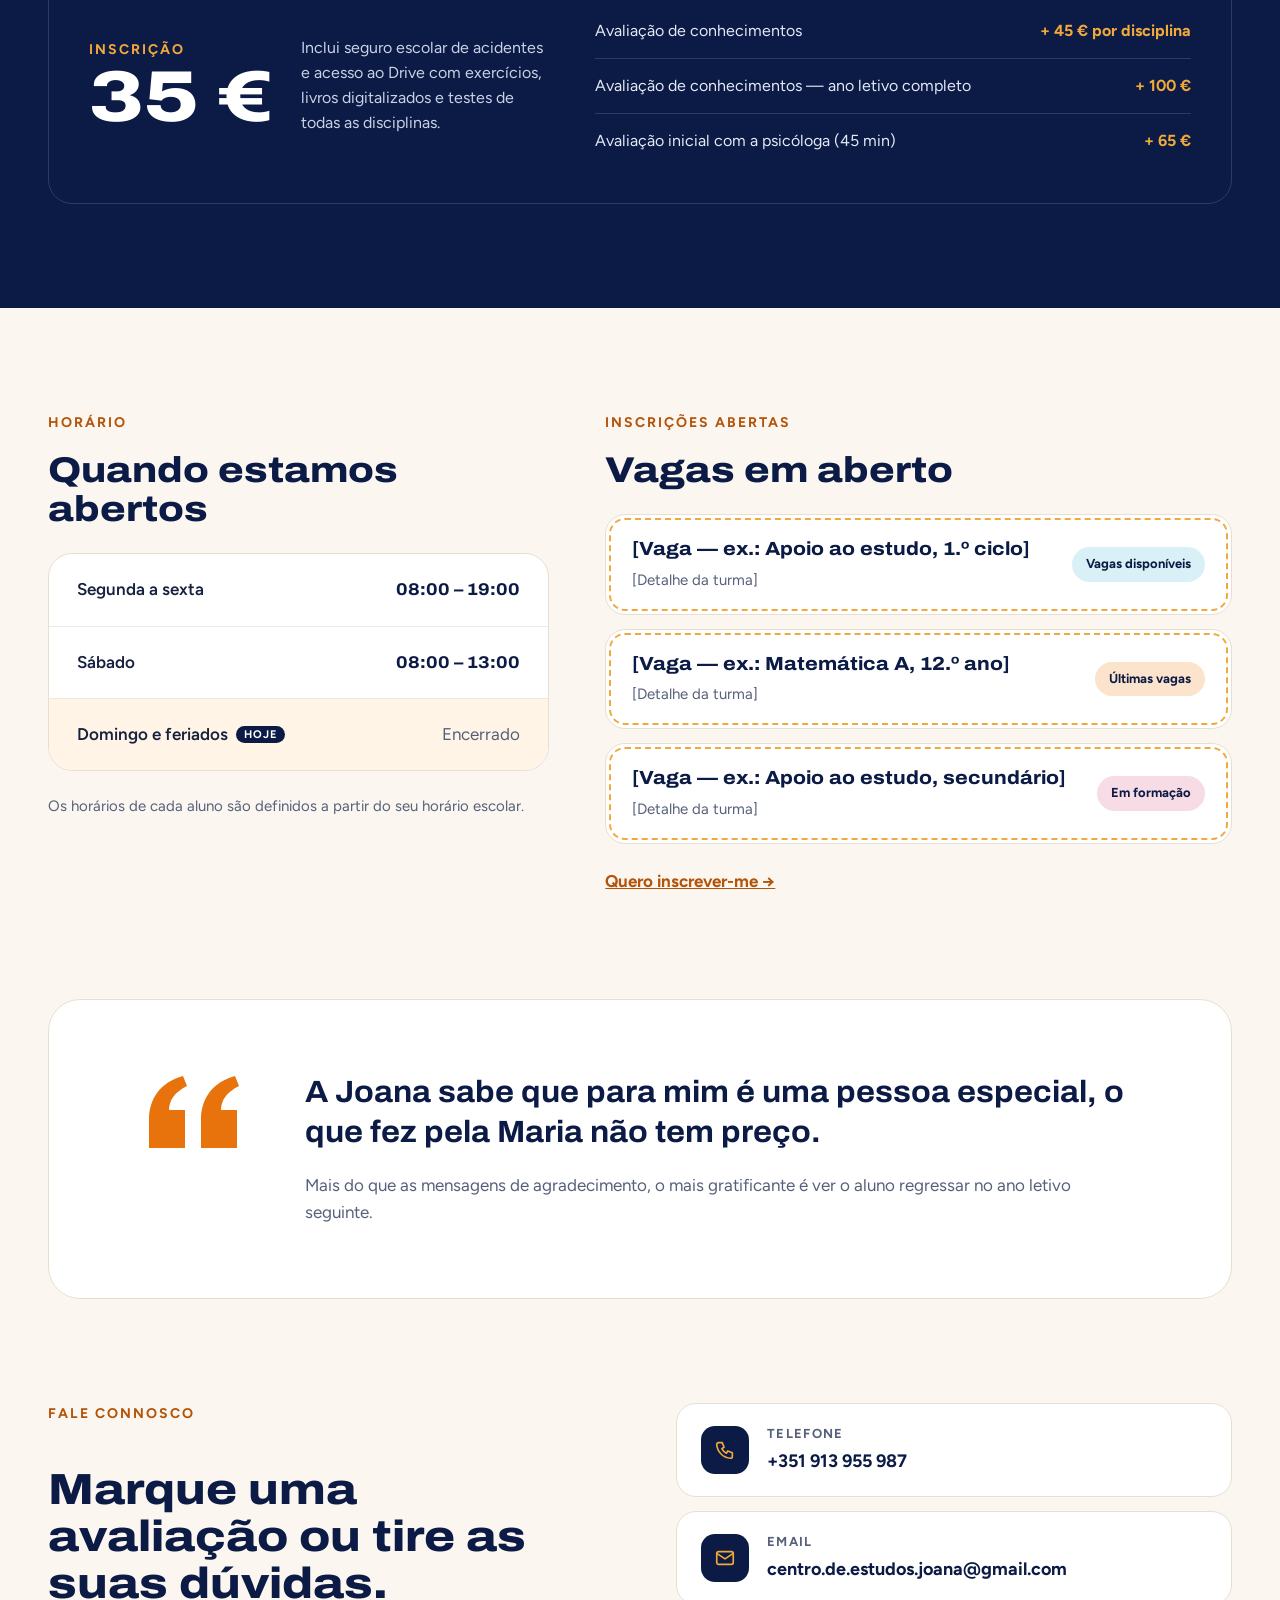
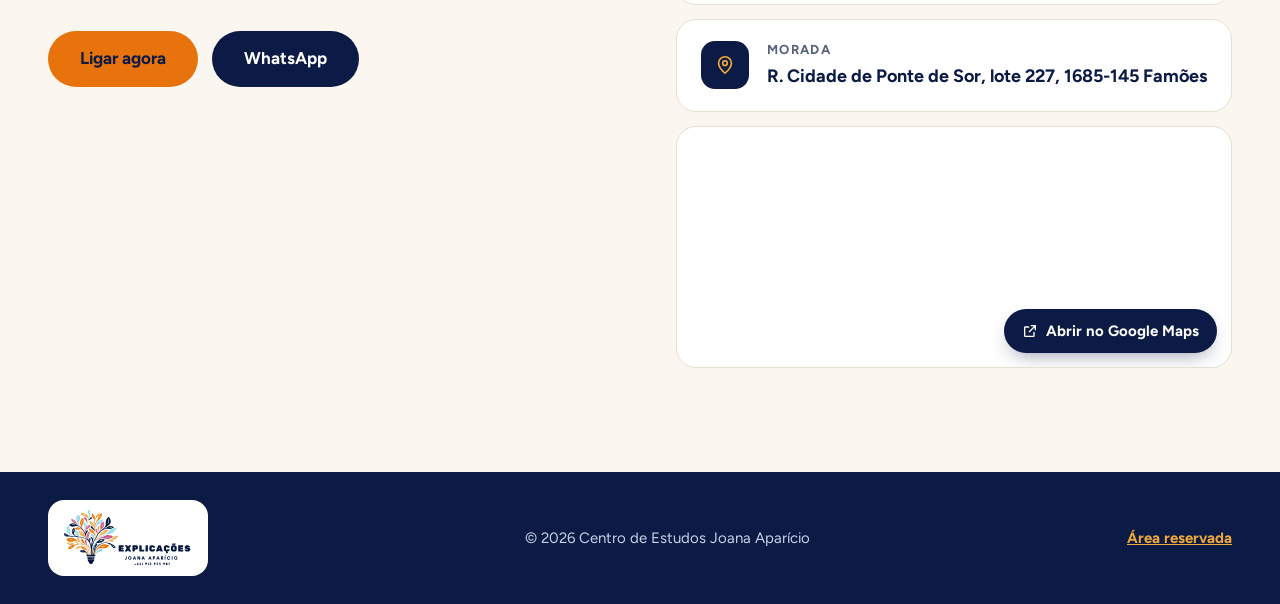
==== commit ac866372: "Mostrar só a explicadora principal, Joana Aparício Substitui a secção da equipa por um perfil da Joa" ====
--- a/index.html
+++ b/index.html
@@ -10,7 +10,7 @@
   <link rel="preconnect" href="https://fonts.googleapis.com">
   <link rel="preconnect" href="https://fonts.gstatic.com" crossorigin>
   <link href="https://fonts.googleapis.com/css2?family=Archivo:wdth,wght@62..125,400..900&family=Figtree:wght@400;500;600;700&display=swap" rel="stylesheet">
-  <link rel="stylesheet" href="styles.css?v=4">
+  <link rel="stylesheet" href="styles.css?v=5">
 </head>
 <body>
 
@@ -26,7 +26,7 @@
 
     <nav id="nav" class="nav" aria-label="Principal">
       <a href="#servicos">Serviços</a>
-      <a href="#equipa">Explicadores</a>
+      <a href="#joana">A explicadora</a>
       <a href="#disciplinas">Disciplinas</a>
       <a href="#precos">Preçário</a>
       <a href="#contactos">Contactos</a>
@@ -117,15 +117,45 @@
     </div>
   </section>
 
-  <!-- EXPLICADORES -->
-  <section class="section" id="equipa">
-    <div class="wrap">
-      <header class="section__head">
-        <p class="eyebrow">A nossa equipa</p>
-        <h2>Os explicadores</h2>
-        <p class="section__sub">Professores que conhecem os programas e acompanham cada aluno de perto.</p>
-      </header>
-      <div class="team" id="team"></div>
+  <!-- A EXPLICADORA -->
+  <section class="section" id="joana">
+    <div class="wrap profile">
+      <figure class="profile__photo">
+        <img src="assets/equipa/joana-aparicio-perfil.jpg" alt="Joana Aparício, sentada numa sala do centro com um manual de Física e Química" width="440" height="550" loading="lazy">
+      </figure>
+
+      <div class="profile__text">
+        <p class="eyebrow">Quem vai acompanhar o seu educando</p>
+        <h2>Joana Aparício</h2>
+        <p class="profile__role">Fundadora e explicadora de Matemática e Físico-Química</p>
+
+        <div class="profile__bio">
+          <p>Dou explicações desde os 16 anos. Comecei em salas de apoio ao estudo e, desde então, já passaram por mim centenas de alunos, do 1.º ciclo ao ensino superior, com resultados muito bons.</p>
+          <p>Valorizo as explicações individuais e a criação de hábitos de estudo adequados a cada criança e jovem. O meu método é exigente, mas parte sempre das dificuldades de cada aluno — dos mais novos aos que já estão na faculdade, em áreas como Engenharia ou Marketing.</p>
+          <p>Sou faladora, expressiva e criativa, e estou sempre disponível para ajudar. Preparo os alunos para os exames nacionais desde setembro até ao dia do exame, de acordo com os novos programas, e acompanho-os ao longo de todo o percurso académico.</p>
+        </div>
+
+        <ul class="profile__facts">
+          <li><strong>Desde os 16</strong><span>a dar explicações</span></li>
+          <li><strong>Centenas</strong><span>de alunos acompanhados</span></li>
+          <li><strong>Set. → exame</strong><span>preparação para exames nacionais</span></li>
+        </ul>
+
+        <div class="profile__subjects">
+          <span class="profile__label">Ensina</span>
+          <ul class="chips">
+            <li>Matemática</li><li>Físico-Química</li><li>Biologia e Geologia</li><li>Análise Matemática</li><li>Álgebra Linear</li><li>Física e Mecânica (superior)</li>
+          </ul>
+        </div>
+
+        <div class="actions">
+          <a class="btn btn--orange" href="#contactos">Marcar reunião com a Joana</a>
+          <a class="btn btn--outline" href="https://www.instagram.com/explicacoes_da_joana/" target="_blank" rel="noopener">
+            <svg viewBox="0 0 24 24" aria-hidden="true"><rect x="3" y="3" width="18" height="18" rx="5"/><circle cx="12" cy="12" r="4"/><circle cx="17.5" cy="6.5" r="0.5"/></svg>
+            @explicacoes_da_joana
+          </a>
+        </div>
+      </div>
     </div>
   </section>
 
@@ -254,7 +284,7 @@
   </div>
 </footer>
 
-<script src="data.js?v=4"></script>
-<script src="script.js?v=4"></script>
+<script src="data.js?v=5"></script>
+<script src="script.js?v=5"></script>
 </body>
 </html>
--- a/styles.css
+++ b/styles.css
@@ -1,334 +1,349 @@
-/* Cores do logótipo */
-:root {
-  --navy: #0b1b45;
-  --navy-line: #2a3b6b;
-  --orange: #e8720c;
-  --orange-text: #b4540a;
-  --amber: #f2a93b;
-  --sky: #7fcfe0;
-  --pink: #d4507f;
-
-  --bg: #fbf7f0;
-  --white: #ffffff;
-  --cream: #f4efe6;
-  --line: #e7dfd2;
-  --line-soft: #efe8dc;
-  --ink: #16213f;
-  --body: #4a546e;
-  --muted: #56607a;
-
-  --tint-orange: #fce3cc;
-  --tint-sky: #d9f1f6;
-  --tint-pink: #f7dce6;
-  --tint-amber: #fcebcb;
-
-  --display: "Archivo", system-ui, sans-serif;
-  --text: "Figtree", system-ui, sans-serif;
-  --gutter: 120px;
-}
-
-*, *::before, *::after { box-sizing: border-box; }
-html { scroll-behavior: smooth; scroll-padding-top: 112px; }
-body { margin: 0; background: var(--bg); color: var(--ink); font-family: var(--text); font-size: 17px; line-height: 1.6; -webkit-font-smoothing: antialiased; }
-img { display: block; max-width: 100%; height: auto; }
-a { color: var(--orange-text); }
-a:hover { color: #8f4208; }
-p { margin: 0; }
-h1, h2, h3 { margin: 0; font-family: var(--display); color: var(--navy); }
-h2 { font-size: clamp(30px, 3.4vw, 46px); font-stretch: 115%; font-weight: 800; line-height: 1.08; }
-.h2--sm { font-size: clamp(28px, 2.8vw, 40px); line-height: 1.1; }
-h3 { font-stretch: 110%; font-weight: 750; font-size: 22px; line-height: 1.25; }
-svg { flex-shrink: 0; }
-
-.wrap { width: min(1200px, 100% - 2 * var(--gutter)); margin-inline: auto; }
-:focus-visible { outline: 3px solid var(--sky); outline-offset: 3px; border-radius: 6px; }
-
-.eyebrow { display: flex; align-items: center; gap: 10px; margin-bottom: 16px; font-size: 14px; font-weight: 700; letter-spacing: .14em; text-transform: uppercase; color: var(--orange-text); }
-.eyebrow--leaf svg { width: 26px; height: 16px; fill: var(--orange); }
-.eyebrow--light { color: var(--amber); }
-.muted { font-size: 15px; line-height: 1.55; color: var(--muted); }
-.link-strong { font-weight: 700; }
-
-/* Botões */
-.btn { display: inline-flex; align-items: center; justify-content: center; gap: 8px; height: 56px; padding: 0 30px; border-radius: 999px; border: 2px solid transparent; font-family: var(--text); font-size: 17px; font-weight: 700; text-decoration: none; white-space: nowrap; cursor: pointer; transition: background-color .15s, color .15s, transform .15s; }
-.btn:hover { transform: translateY(-1px); }
-.btn svg { width: 18px; height: 18px; fill: none; stroke: currentColor; stroke-width: 2; stroke-linecap: round; stroke-linejoin: round; }
-.btn--orange { background: var(--orange); color: var(--navy); }
-.btn--orange:hover { background: #f08a2e; color: var(--navy); }
-.btn--navy { background: var(--navy); color: var(--white); }
-.btn--navy:hover { background: #1d2f5e; color: var(--white); }
-.btn--outline { border-color: var(--navy); color: var(--navy); }
-.btn--outline:hover { background: var(--navy); color: var(--white); }
-.btn--sm { height: 48px; padding: 0 22px; font-size: 16px; }
-.actions { display: flex; flex-wrap: wrap; gap: 14px; }
-
-/* Cabeçalho */
-.topbar { position: sticky; top: 0; z-index: 50; background: var(--white); border-bottom: 1px solid var(--line); }
-.topbar__inner { height: 104px; display: flex; align-items: center; justify-content: space-between; gap: 24px; }
-.topbar__logo img { height: 80px; width: auto; }
-.nav { display: flex; align-items: center; gap: 32px; }
-.nav a:not(.btn) { color: var(--navy); font-size: 16px; font-weight: 600; text-decoration: none; padding: 6px 0; border-bottom: 2px solid transparent; }
-.nav a:not(.btn):hover { border-bottom-color: var(--orange); }
-.nav-toggle { display: none; width: 48px; height: 48px; border: 0; border-radius: 14px; background: var(--navy); cursor: pointer; align-items: center; justify-content: center; }
-.nav-toggle svg { width: 22px; height: 22px; fill: none; stroke: var(--white); stroke-width: 2; stroke-linecap: round; }
-
-/* Hero */
-.hero { padding: 88px 0 96px; }
-.hero__grid { display: grid; grid-template-columns: 1.05fr 1fr; gap: 72px; align-items: center; }
-.hero__text { display: flex; flex-direction: column; gap: 28px; }
-.hero__text .eyebrow { margin: 0; }
-.hero h1 { font-size: clamp(38px, 4.8vw, 68px); font-stretch: 118%; font-weight: 850; line-height: 1.03; letter-spacing: -.01em; }
-.lead { font-size: 20px; line-height: 1.6; color: var(--body); max-width: 560px; }
-.hero__phone { display: inline-flex; align-items: center; gap: 10px; align-self: flex-start; min-height: 44px; font-weight: 600; color: var(--navy); text-decoration: none; }
-.hero__phone svg { width: 20px; height: 20px; fill: none; stroke: var(--orange-text); stroke-width: 2; stroke-linecap: round; stroke-linejoin: round; }
-.hero__side { display: flex; flex-direction: column; gap: 20px; }
-.hero__logo { width: 100%; max-width: 560px; margin: 0 auto 12px; }
-.stats { list-style: none; margin: 0; padding: 0; display: grid; grid-template-columns: repeat(3, minmax(0, 1fr)); gap: 16px; }
-.stats li { display: flex; flex-direction: column; gap: 4px; padding: 22px 24px; background: var(--white); border: 1px solid var(--line); border-radius: 20px; }
-.stats strong { font-family: var(--display); font-stretch: 115%; font-weight: 800; font-size: 32px; line-height: 1.1; color: var(--navy); }
-.stats span { font-size: 15px; color: var(--muted); }
-.stats .stats__dark { background: var(--navy); border-color: var(--navy); }
-.stats .stats__dark strong { color: var(--amber); }
-.stats .stats__dark span { color: #d5dbec; }
-
-/* Secções */
-.section { padding: 104px 0; }
-.section--white { background: var(--white); }
-.section--navy { background: var(--navy); color: var(--white); }
-.section--navy h2 { color: var(--white); }
-.section--navy .section__sub { color: #c9d1e6; }
-.section__head { max-width: 720px; margin-bottom: 56px; }
-.section__head .eyebrow { margin-bottom: 16px; }
-.section__head h2 + .section__sub { margin-top: 16px; }
-.section__head--split { max-width: none; display: flex; justify-content: space-between; align-items: flex-end; gap: 64px; }
-.section__head--split > div { max-width: 640px; }
-.section__sub { font-size: 18px; line-height: 1.6; color: var(--muted); max-width: 440px; }
-
-/* Serviços */
-.services { display: grid; grid-template-columns: repeat(3, minmax(0, 1fr)); gap: 20px; }
-.service { display: flex; flex-direction: column; gap: 14px; min-height: 250px; padding: 32px; background: var(--bg); border-radius: 24px; }
-.service__top { display: flex; justify-content: space-between; align-items: center; margin-bottom: 8px; }
-.service__icon { width: 52px; height: 52px; border-radius: 16px; display: flex; align-items: center; justify-content: center; }
-.service__icon svg { width: 26px; height: 26px; fill: none; stroke: var(--navy); stroke-width: 1.8; stroke-linecap: round; stroke-linejoin: round; }
-.service__n { font-family: var(--display); font-stretch: 115%; font-weight: 800; font-size: 20px; color: #c9bfae; }
-.service p { font-size: 16px; line-height: 1.6; color: var(--body); }
-.tint-orange { background: var(--tint-orange); }
-.tint-sky { background: var(--tint-sky); }
-.tint-pink { background: var(--tint-pink); }
-.tint-amber { background: var(--tint-amber); }
-
-/* Equipa */
-.team { display: flex; flex-wrap: wrap; justify-content: center; gap: 20px; }
-.person { flex: 0 1 calc((100% - 3 * 20px) / 4); display: flex; flex-direction: column; align-items: center; gap: 10px; padding: 28px 24px; text-align: center; background: var(--white); border: 1px solid var(--line); border-radius: 24px; }
-.person__photo { width: 128px; height: 128px; margin-bottom: 8px; border-radius: 50%; overflow: hidden; display: flex; align-items: center; justify-content: center; font-family: var(--display); font-stretch: 115%; font-weight: 800; font-size: 36px; color: var(--navy); }
-.person__photo img { width: 100%; height: 100%; object-fit: cover; }
-.person h3 { font-size: 20px; }
-.person__role { font-size: 15px; font-weight: 600; color: var(--orange-text); }
-.person__subjects { font-size: 15px; line-height: 1.5; color: var(--body); }
-
-/* Disciplinas */
-.subjects { display: grid; grid-template-columns: repeat(4, minmax(0, 1fr)); gap: 20px; }
-.subject { padding-top: 24px; border-top: 4px solid var(--orange); display: flex; flex-direction: column; gap: 16px; }
-.subject--sky { border-top-color: var(--sky); }
-.subject--pink { border-top-color: var(--pink); }
-.subject--amber { border-top-color: var(--amber); }
-.subject ul { list-style: none; margin: 0; padding: 0; display: flex; flex-direction: column; gap: 12px; }
-.subject li { font-size: 16px; line-height: 1.45; }
-
-/* Preçário */
-.price-tabs { display: none; gap: 8px; margin-bottom: 20px; }
-.price-tabs button { min-height: 44px; padding: 0 18px; border-radius: 999px; border: 1.5px solid #3a4a78; background: transparent; color: #e3e8f4; font-family: var(--text); font-size: 15px; font-weight: 700; cursor: pointer; }
-.price-tabs button[aria-selected="true"] { background: var(--amber); border-color: var(--amber); color: var(--navy); }
-.prices { display: grid; grid-template-columns: repeat(2, minmax(0, 1fr)); gap: 20px; }
-.price-card { background: var(--white); color: var(--ink); border-radius: 24px; overflow: hidden; }
-.price-card--wide { grid-column: 1 / -1; }
-.price-card__head { display: flex; flex-direction: column; gap: 4px; padding: 24px 28px 18px; }
-.price-card--wide .price-card__head { flex-direction: row; justify-content: space-between; align-items: center; padding: 26px 32px; border-bottom: 1px solid var(--line); }
-.price-card__head span { font-size: 15px; color: var(--muted); }
-.price-table { width: 100%; border-collapse: collapse; }
-.price-table th, .price-table td { padding: 14px 28px; text-align: left; font-size: 16px; }
-.price-card--wide .price-table th, .price-card--wide .price-table td { padding: 16px 32px; font-size: 17px; }
-.price-table thead th { padding-top: 12px; padding-bottom: 12px; background: var(--cream); font-size: 13px; font-weight: 700; letter-spacing: .08em; text-transform: uppercase; color: var(--muted); }
-.price-table tbody tr { border-top: 1px solid var(--line-soft); }
-.price-table tbody th { font-weight: 600; color: var(--navy); }
-.price-table td { font-weight: 700; color: var(--orange-text); font-variant-numeric: tabular-nums; }
-.price-card--wide .price-table td { font-family: var(--display); font-stretch: 110%; font-weight: 750; }
-.price-card__note { padding: 16px 28px; border-top: 1px solid var(--line-soft); font-size: 15px; line-height: 1.5; color: var(--body); }
-.price-card--wide .price-card__note { padding: 18px 32px; background: var(--bg); border-top: 0; }
-
-.enroll { margin-top: 20px; display: grid; grid-template-columns: 1fr 1.3fr; gap: 48px; align-items: center; padding: 36px 40px; border: 1px solid var(--navy-line); border-radius: 24px; }
-.enroll__main { display: flex; align-items: center; gap: 28px; }
-.enroll__main .eyebrow { margin: 0; }
-.enroll__price { font-family: var(--display); font-stretch: 118%; font-weight: 850; font-size: 72px; line-height: 1; color: var(--white); white-space: nowrap; }
-.enroll__main > p { font-size: 16px; line-height: 1.55; color: #c9d1e6; }
-.enroll__extras { list-style: none; margin: 0; padding: 0; }
-.enroll__extras li { display: flex; justify-content: space-between; gap: 16px; padding: 14px 0; border-bottom: 1px solid var(--navy-line); font-size: 16px; color: #e3e8f4; }
-.enroll__extras li:last-child { border-bottom: 0; }
-.enroll__extras strong { color: var(--amber); white-space: nowrap; }
-
-/* Horário e vagas */
-.duo { display: grid; grid-template-columns: 1fr 1.25fr; gap: 56px; }
-.duo--even { grid-template-columns: 1fr 1fr; gap: 72px; }
-.duo__col { display: flex; flex-direction: column; gap: 24px; }
-.duo__col .eyebrow { margin-bottom: 16px; }
-.hours { background: var(--white); border: 1px solid var(--line); border-radius: 24px; overflow: hidden; }
-.hours__row { display: flex; justify-content: space-between; gap: 16px; padding: 22px 28px; border-top: 1px solid var(--line-soft); }
-.hours__row:first-child { border-top: 0; }
-.hours__row span { font-weight: 600; }
-.hours__row strong { font-family: var(--display); font-stretch: 110%; font-weight: 750; color: var(--navy); white-space: nowrap; }
-.hours__row.is-closed strong { font-family: var(--text); font-weight: 400; color: var(--muted); }
-.hours__row.is-today { background: #fff4e6; }
-.hours__row em { margin-left: 8px; padding: 2px 8px; border-radius: 999px; background: var(--navy); color: var(--white); font-style: normal; font-size: 11px; font-weight: 700; letter-spacing: .08em; text-transform: uppercase; vertical-align: 2px; }
-.vagas { display: flex; flex-direction: column; gap: 14px; }
-.vaga { display: flex; align-items: center; justify-content: space-between; gap: 20px; padding: 22px 26px; background: var(--white); border: 1px solid var(--line); border-radius: 20px; }
-.vaga > div { display: flex; flex-direction: column; gap: 6px; }
-.vaga strong { font-family: var(--display); font-stretch: 110%; font-weight: 750; font-size: 19px; line-height: 1.3; color: var(--navy); }
-.vaga span { font-size: 15px; color: var(--muted); }
-.badge { flex-shrink: 0; padding: 7px 14px; border-radius: 999px; color: var(--navy) !important; font-size: 13px !important; font-weight: 700; }
-.badge--ok { background: var(--tint-sky); }
-.badge--warn { background: var(--tint-orange); }
-.badge--info { background: var(--tint-pink); }
-.is-placeholder { outline: 2px dashed var(--amber); outline-offset: -6px; }
-
-/* Depoimento */
-.quote { margin: 0; display: grid; grid-template-columns: 120px 1fr; gap: 40px; align-items: start; padding: 72px 96px; background: var(--white); border: 1px solid var(--line); border-radius: 32px; }
-.quote__mark { width: 96px; fill: var(--orange); }
-.quote blockquote { margin: 0 0 20px; font-family: var(--display); font-stretch: 105%; font-weight: 700; font-size: clamp(21px, 2.4vw, 34px); line-height: 1.3; color: var(--navy); }
-.quote figcaption { font-size: 17px; line-height: 1.6; color: var(--muted); }
-
-/* Contactos */
-.contact-list { list-style: none; margin: 0; padding: 0; display: flex; flex-direction: column; gap: 14px; }
-.contact-list li { display: flex; align-items: center; gap: 18px; padding: 20px 24px; background: var(--white); border: 1px solid var(--line); border-radius: 20px; min-width: 0; }
-.contact-list__icon { width: 48px; height: 48px; flex-shrink: 0; border-radius: 14px; background: var(--navy); display: flex; align-items: center; justify-content: center; }
-.contact-list__icon svg { width: 22px; height: 22px; fill: none; stroke: var(--amber); stroke-width: 1.8; stroke-linecap: round; stroke-linejoin: round; }
-.contact-list li > div { display: flex; flex-direction: column; gap: 2px; min-width: 0; }
-.contact-list small { font-size: 13px; font-weight: 700; letter-spacing: .1em; text-transform: uppercase; color: var(--muted); }
-.contact-list a, .contact-list span { font-size: 18px; font-weight: 700; color: var(--navy); text-decoration: none; overflow-wrap: anywhere; }
-
-/* Rodapé */
-.footer { background: var(--navy); color: #c9d1e6; font-size: 15px; }
-.footer__inner { min-height: 132px; display: flex; align-items: center; justify-content: space-between; gap: 24px; padding: 24px 0; }
-.footer__logo { display: flex; padding: 8px 14px; background: var(--white); border-radius: 16px; }
-.footer__logo img { height: 60px; width: auto; }
-
-/* Mapa */
-.contact-list li.map-card { padding: 0; overflow: hidden; display: block; }
-.map-card__link { position: relative; display: block; height: 240px; color: var(--navy); text-decoration: none; }
-.map-card__frame { width: 100%; height: 100%; border: 0; display: block; pointer-events: none; filter: saturate(.85); }
-.contact-list .map-card__cta { position: absolute; right: 14px; bottom: 14px; display: inline-flex; align-items: center; gap: 8px; min-height: 44px; padding: 0 18px; border-radius: 999px; background: var(--navy); color: var(--white); font-size: 15px; font-weight: 700; box-shadow: 0 8px 20px -8px rgba(11, 27, 69, .5); transition: background-color .15s; }
-.map-card__cta svg { width: 16px; height: 16px; fill: none; stroke: currentColor; stroke-width: 2; stroke-linecap: round; stroke-linejoin: round; }
-.contact-list .map-card__link:hover .map-card__cta { background: var(--orange); color: var(--navy); }
-.footer a { color: var(--amber); font-weight: 700; }
-
-.label-short { display: none; }
-
-/* ---------- Responsivo ---------- */
-@media (max-width: 1280px) {
-  :root { --gutter: 48px; }
-}
-
-@media (max-width: 1080px) {
-  .nav { gap: 22px; }
-  .hero__grid { grid-template-columns: 1fr; gap: 48px; }
-  .hero__side { max-width: 640px; }
-  .services { grid-template-columns: repeat(2, minmax(0, 1fr)); }
-  .person { flex-basis: calc((100% - 2 * 20px) / 3); }
-  .subjects { grid-template-columns: repeat(2, minmax(0, 1fr)); row-gap: 40px; }
-  .enroll { grid-template-columns: 1fr; gap: 24px; }
-  .quote { padding: 56px; grid-template-columns: 80px 1fr; gap: 28px; }
-  .quote__mark { width: 72px; }
-}
-
-@media (max-width: 900px) {
-  html { scroll-padding-top: 92px; }
-  .topbar__inner { height: 76px; }
-  .topbar__logo img { height: 58px; }
-  .nav-toggle { display: flex; }
-  .nav { display: none; position: absolute; top: 76px; left: 0; right: 0; flex-direction: column; align-items: stretch; gap: 0; padding: 8px var(--gutter) 20px; background: var(--white); border-bottom: 1px solid var(--line); box-shadow: 0 18px 30px -20px rgba(11, 27, 69, .35); }
-  .nav.is-open { display: flex; }
-  .nav a:not(.btn) { padding: 14px 0; border-bottom: 1px solid var(--line-soft); }
-  .nav a:not(.btn):hover { border-bottom-color: var(--line-soft); color: var(--orange-text); }
-  .nav .btn { margin-top: 16px; }
-  .section { padding: 72px 0; }
-  .section__head, .section__head--split { margin-bottom: 36px; }
-  .section__head--split { flex-direction: column; align-items: flex-start; gap: 16px; }
-  .duo, .duo--even { grid-template-columns: 1fr; gap: 56px; }
-  .prices { grid-template-columns: 1fr; }
-}
-
-@media (max-width: 720px) {
-  :root { --gutter: 16px; }
-  body { font-size: 16px; }
-  .hero { padding: 36px 0 48px; }
-  .hero__grid { gap: 28px; }
-  .hero__side { order: -1; gap: 20px; }
-  .hero__text { gap: 20px; }
-  .lead { font-size: 17px; }
-  .hero__logo { max-width: 320px; margin-bottom: 0; }
-  .hero .actions { flex-direction: column; }
-  .actions .btn { width: 100%; }
-  .stats { gap: 8px; }
-  .stats li { padding: 14px 12px; border-radius: 16px; }
-  .stats strong { font-size: 22px; }
-  .stats span { font-size: 13px; line-height: 1.35; }
-  .section { padding: 48px 0; }
-  .section__head, .section__head--split { margin-bottom: 24px; }
-  .section__sub { font-size: 16px; }
-  h3 { font-size: 18px; }
-
-  .services { grid-template-columns: 1fr; gap: 12px; }
-  .service { min-height: 0; padding: 18px; border-radius: 20px; display: grid; grid-template-columns: 44px 1fr; column-gap: 16px; row-gap: 4px; }
-  .service__top { grid-row: 1 / span 2; margin: 0; align-items: flex-start; }
-  .service__icon { width: 44px; height: 44px; border-radius: 14px; }
-  .service__icon svg { width: 22px; height: 22px; }
-  .service__n { display: none; }
-  .service p { font-size: 15px; line-height: 1.5; }
-
-  .team { gap: 10px; }
-  .person { flex-basis: calc((100% - 10px) / 2); padding: 18px 12px; gap: 6px; border-radius: 20px; }
-  .person__photo { width: 80px; height: 80px; margin-bottom: 4px; font-size: 24px; }
-  .person h3 { font-size: 16px; }
-  .person__role { display: none; }
-  .person__subjects { font-size: 13px; line-height: 1.4; }
-
-  .subjects { grid-template-columns: 1fr; row-gap: 28px; }
-
-  .price-tabs { display: flex; }
-  .price-card { border-radius: 20px; }
-  .price-card:not(.is-active) { display: none; }
-  .price-card--wide .price-card__head { flex-direction: column; align-items: flex-start; padding: 20px 16px 14px; }
-  .price-card__head { padding: 20px 16px 14px; }
-  .price-table th, .price-table td,
-  .price-card--wide .price-table th, .price-card--wide .price-table td { padding: 12px 10px; font-size: 15px; }
-  .price-table th:first-child, .price-table td:first-child { padding-left: 16px; }
-  .price-table thead th { font-size: 11px; letter-spacing: .04em; }
-  .price-card__note, .price-card--wide .price-card__note { padding: 14px 16px; font-size: 14px; }
-  .enroll { padding: 20px; border-radius: 20px; }
-  .enroll__main { flex-direction: column; align-items: flex-start; gap: 12px; }
-  .enroll__price { font-size: 48px; }
-  .enroll__extras li { flex-direction: column; gap: 2px; font-size: 15px; }
-
-  .hours__row { padding: 16px 20px; }
-  .vaga { flex-direction: column; align-items: flex-start; gap: 12px; padding: 18px 20px; }
-  .vaga strong { font-size: 17px; }
-
-  .quote { grid-template-columns: 1fr; gap: 12px; padding: 24px 20px; border-radius: 20px; }
-  .quote__mark { width: 44px; }
-  .quote figcaption { font-size: 15px; }
-
-  .contact-list li { padding: 16px; gap: 14px; }
-  .contact-list a, .contact-list span { font-size: 16px; }
-  .contact-list .contact-list__email { font-size: 14px; }
-  .label-long { display: none; }
-  .label-short { display: inline; }
-
-  .footer__inner { flex-wrap: wrap; min-height: 0; }
-  .footer__logo img { height: 44px; }
-  .map-card__link { height: 200px; }
-  .footer p { order: 3; width: 100%; font-size: 14px; }
-}
-
-@media (prefers-reduced-motion: reduce) {
-  html { scroll-behavior: auto; }
-  * { transition: none !important; }
-}
+/* Cores do logótipo */
+:root {
+  --navy: #0b1b45;
+  --navy-line: #2a3b6b;
+  --orange: #e8720c;
+  --orange-text: #b4540a;
+  --amber: #f2a93b;
+  --sky: #7fcfe0;
+  --pink: #d4507f;
+
+  --bg: #fbf7f0;
+  --white: #ffffff;
+  --cream: #f4efe6;
+  --line: #e7dfd2;
+  --line-soft: #efe8dc;
+  --ink: #16213f;
+  --body: #4a546e;
+  --muted: #56607a;
+
+  --tint-orange: #fce3cc;
+  --tint-sky: #d9f1f6;
+  --tint-pink: #f7dce6;
+  --tint-amber: #fcebcb;
+
+  --display: "Archivo", system-ui, sans-serif;
+  --text: "Figtree", system-ui, sans-serif;
+  --gutter: 120px;
+}
+
+*, *::before, *::after { box-sizing: border-box; }
+html { scroll-behavior: smooth; scroll-padding-top: 112px; }
+body { margin: 0; background: var(--bg); color: var(--ink); font-family: var(--text); font-size: 17px; line-height: 1.6; -webkit-font-smoothing: antialiased; }
+img { display: block; max-width: 100%; height: auto; }
+a { color: var(--orange-text); }
+a:hover { color: #8f4208; }
+p { margin: 0; }
+h1, h2, h3 { margin: 0; font-family: var(--display); color: var(--navy); }
+h2 { font-size: clamp(30px, 3.4vw, 46px); font-stretch: 115%; font-weight: 800; line-height: 1.08; }
+.h2--sm { font-size: clamp(28px, 2.8vw, 40px); line-height: 1.1; }
+h3 { font-stretch: 110%; font-weight: 750; font-size: 22px; line-height: 1.25; }
+svg { flex-shrink: 0; }
+
+.wrap { width: min(1200px, 100% - 2 * var(--gutter)); margin-inline: auto; }
+:focus-visible { outline: 3px solid var(--sky); outline-offset: 3px; border-radius: 6px; }
+
+.eyebrow { display: flex; align-items: center; gap: 10px; margin-bottom: 16px; font-size: 14px; font-weight: 700; letter-spacing: .14em; text-transform: uppercase; color: var(--orange-text); }
+.eyebrow--leaf svg { width: 26px; height: 16px; fill: var(--orange); }
+.eyebrow--light { color: var(--amber); }
+.muted { font-size: 15px; line-height: 1.55; color: var(--muted); }
+.link-strong { font-weight: 700; }
+
+/* Botões */
+.btn { display: inline-flex; align-items: center; justify-content: center; gap: 8px; height: 56px; padding: 0 30px; border-radius: 999px; border: 2px solid transparent; font-family: var(--text); font-size: 17px; font-weight: 700; text-decoration: none; white-space: nowrap; cursor: pointer; transition: background-color .15s, color .15s, transform .15s; }
+.btn:hover { transform: translateY(-1px); }
+.btn svg { width: 18px; height: 18px; fill: none; stroke: currentColor; stroke-width: 2; stroke-linecap: round; stroke-linejoin: round; }
+.btn--orange { background: var(--orange); color: var(--navy); }
+.btn--orange:hover { background: #f08a2e; color: var(--navy); }
+.btn--navy { background: var(--navy); color: var(--white); }
+.btn--navy:hover { background: #1d2f5e; color: var(--white); }
+.btn--outline { border-color: var(--navy); color: var(--navy); }
+.btn--outline:hover { background: var(--navy); color: var(--white); }
+.btn--sm { height: 48px; padding: 0 22px; font-size: 16px; }
+.actions { display: flex; flex-wrap: wrap; gap: 14px; }
+
+/* Cabeçalho */
+.topbar { position: sticky; top: 0; z-index: 50; background: var(--white); border-bottom: 1px solid var(--line); }
+.topbar__inner { height: 104px; display: flex; align-items: center; justify-content: space-between; gap: 24px; }
+.topbar__logo img { height: 80px; width: auto; }
+.nav { display: flex; align-items: center; gap: 32px; }
+.nav a:not(.btn) { color: var(--navy); font-size: 16px; font-weight: 600; text-decoration: none; padding: 6px 0; border-bottom: 2px solid transparent; }
+.nav a:not(.btn):hover { border-bottom-color: var(--orange); }
+.nav-toggle { display: none; width: 48px; height: 48px; border: 0; border-radius: 14px; background: var(--navy); cursor: pointer; align-items: center; justify-content: center; }
+.nav-toggle svg { width: 22px; height: 22px; fill: none; stroke: var(--white); stroke-width: 2; stroke-linecap: round; }
+
+/* Hero */
+.hero { padding: 88px 0 96px; }
+.hero__grid { display: grid; grid-template-columns: 1.05fr 1fr; gap: 72px; align-items: center; }
+.hero__text { display: flex; flex-direction: column; gap: 28px; }
+.hero__text .eyebrow { margin: 0; }
+.hero h1 { font-size: clamp(38px, 4.8vw, 68px); font-stretch: 118%; font-weight: 850; line-height: 1.03; letter-spacing: -.01em; }
+.lead { font-size: 20px; line-height: 1.6; color: var(--body); max-width: 560px; }
+.hero__phone { display: inline-flex; align-items: center; gap: 10px; align-self: flex-start; min-height: 44px; font-weight: 600; color: var(--navy); text-decoration: none; }
+.hero__phone svg { width: 20px; height: 20px; fill: none; stroke: var(--orange-text); stroke-width: 2; stroke-linecap: round; stroke-linejoin: round; }
+.hero__side { display: flex; flex-direction: column; gap: 20px; }
+.hero__logo { width: 100%; max-width: 560px; margin: 0 auto 12px; }
+.stats { list-style: none; margin: 0; padding: 0; display: grid; grid-template-columns: repeat(3, minmax(0, 1fr)); gap: 16px; }
+.stats li { display: flex; flex-direction: column; gap: 4px; padding: 22px 24px; background: var(--white); border: 1px solid var(--line); border-radius: 20px; }
+.stats strong { font-family: var(--display); font-stretch: 115%; font-weight: 800; font-size: 32px; line-height: 1.1; color: var(--navy); }
+.stats span { font-size: 15px; color: var(--muted); }
+.stats .stats__dark { background: var(--navy); border-color: var(--navy); }
+.stats .stats__dark strong { color: var(--amber); }
+.stats .stats__dark span { color: #d5dbec; }
+
+/* Secções */
+.section { padding: 104px 0; }
+.section--white { background: var(--white); }
+.section--navy { background: var(--navy); color: var(--white); }
+.section--navy h2 { color: var(--white); }
+.section--navy .section__sub { color: #c9d1e6; }
+.section__head { max-width: 720px; margin-bottom: 56px; }
+.section__head .eyebrow { margin-bottom: 16px; }
+.section__head h2 + .section__sub { margin-top: 16px; }
+.section__head--split { max-width: none; display: flex; justify-content: space-between; align-items: flex-end; gap: 64px; }
+.section__head--split > div { max-width: 640px; }
+.section__sub { font-size: 18px; line-height: 1.6; color: var(--muted); max-width: 440px; }
+
+/* Serviços */
+.services { display: grid; grid-template-columns: repeat(3, minmax(0, 1fr)); gap: 20px; }
+.service { display: flex; flex-direction: column; gap: 14px; min-height: 250px; padding: 32px; background: var(--bg); border-radius: 24px; }
+.service__top { display: flex; justify-content: space-between; align-items: center; margin-bottom: 8px; }
+.service__icon { width: 52px; height: 52px; border-radius: 16px; display: flex; align-items: center; justify-content: center; }
+.service__icon svg { width: 26px; height: 26px; fill: none; stroke: var(--navy); stroke-width: 1.8; stroke-linecap: round; stroke-linejoin: round; }
+.service__n { font-family: var(--display); font-stretch: 115%; font-weight: 800; font-size: 20px; color: #c9bfae; }
+.service p { font-size: 16px; line-height: 1.6; color: var(--body); }
+.tint-orange { background: var(--tint-orange); }
+.tint-sky { background: var(--tint-sky); }
+.tint-pink { background: var(--tint-pink); }
+.tint-amber { background: var(--tint-amber); }
+
+/* A explicadora */
+.profile { display: grid; grid-template-columns: minmax(0, 5fr) minmax(0, 7fr); gap: 80px; align-items: center; }
+.profile__photo { position: relative; margin: 0; }
+.profile__photo::before { content: ""; position: absolute; inset: 28px -28px -28px 28px; border-radius: 32px; background: var(--tint-orange); }
+.profile__photo img { position: relative; width: 100%; aspect-ratio: 4 / 5; object-fit: cover; border-radius: 32px; }
+.profile__text { display: flex; flex-direction: column; gap: 24px; }
+.profile__text .eyebrow { margin: 0; }
+.profile__text h2 { margin-top: -12px; }
+.profile__role { margin-top: -12px; font-size: 18px; font-weight: 600; color: var(--orange-text); }
+.profile__bio { display: flex; flex-direction: column; gap: 14px; font-size: 17px; line-height: 1.65; color: var(--body); }
+.profile__facts { list-style: none; margin: 0; padding: 0; display: grid; grid-template-columns: repeat(3, minmax(0, 1fr)); gap: 12px; }
+.profile__facts li { display: flex; flex-direction: column; gap: 2px; padding: 16px 18px; background: var(--white); border: 1px solid var(--line); border-radius: 18px; }
+.profile__facts strong { font-family: var(--display); font-stretch: 112%; font-weight: 800; font-size: 20px; line-height: 1.2; color: var(--navy); white-space: nowrap; }
+.profile__facts span { font-size: 14px; line-height: 1.4; color: var(--muted); }
+.profile__subjects { display: flex; flex-direction: column; gap: 10px; }
+.profile__label { font-size: 13px; font-weight: 700; letter-spacing: .1em; text-transform: uppercase; color: var(--muted); }
+.chips { list-style: none; margin: 0; padding: 0; display: flex; flex-wrap: wrap; gap: 8px; }
+.chips li { padding: 6px 14px; border-radius: 999px; background: var(--white); border: 1px solid var(--line); font-size: 14px; font-weight: 600; color: var(--navy); }
+.profile .actions .btn { white-space: normal; text-align: center; }
+
+/* Disciplinas */
+.subjects { display: grid; grid-template-columns: repeat(4, minmax(0, 1fr)); gap: 20px; }
+.subject { padding-top: 24px; border-top: 4px solid var(--orange); display: flex; flex-direction: column; gap: 16px; }
+.subject--sky { border-top-color: var(--sky); }
+.subject--pink { border-top-color: var(--pink); }
+.subject--amber { border-top-color: var(--amber); }
+.subject ul { list-style: none; margin: 0; padding: 0; display: flex; flex-direction: column; gap: 12px; }
+.subject li { font-size: 16px; line-height: 1.45; }
+
+/* Preçário */
+.price-tabs { display: none; gap: 8px; margin-bottom: 20px; }
+.price-tabs button { min-height: 44px; padding: 0 18px; border-radius: 999px; border: 1.5px solid #3a4a78; background: transparent; color: #e3e8f4; font-family: var(--text); font-size: 15px; font-weight: 700; cursor: pointer; }
+.price-tabs button[aria-selected="true"] { background: var(--amber); border-color: var(--amber); color: var(--navy); }
+.prices { display: grid; grid-template-columns: repeat(2, minmax(0, 1fr)); gap: 20px; }
+.price-card { background: var(--white); color: var(--ink); border-radius: 24px; overflow: hidden; }
+.price-card--wide { grid-column: 1 / -1; }
+.price-card__head { display: flex; flex-direction: column; gap: 4px; padding: 24px 28px 18px; }
+.price-card--wide .price-card__head { flex-direction: row; justify-content: space-between; align-items: center; padding: 26px 32px; border-bottom: 1px solid var(--line); }
+.price-card__head span { font-size: 15px; color: var(--muted); }
+.price-table { width: 100%; border-collapse: collapse; }
+.price-table th, .price-table td { padding: 14px 28px; text-align: left; font-size: 16px; }
+.price-card--wide .price-table th, .price-card--wide .price-table td { padding: 16px 32px; font-size: 17px; }
+.price-table thead th { padding-top: 12px; padding-bottom: 12px; background: var(--cream); font-size: 13px; font-weight: 700; letter-spacing: .08em; text-transform: uppercase; color: var(--muted); }
+.price-table tbody tr { border-top: 1px solid var(--line-soft); }
+.price-table tbody th { font-weight: 600; color: var(--navy); }
+.price-table td { font-weight: 700; color: var(--orange-text); font-variant-numeric: tabular-nums; }
+.price-card--wide .price-table td { font-family: var(--display); font-stretch: 110%; font-weight: 750; }
+.price-card__note { padding: 16px 28px; border-top: 1px solid var(--line-soft); font-size: 15px; line-height: 1.5; color: var(--body); }
+.price-card--wide .price-card__note { padding: 18px 32px; background: var(--bg); border-top: 0; }
+
+.enroll { margin-top: 20px; display: grid; grid-template-columns: 1fr 1.3fr; gap: 48px; align-items: center; padding: 36px 40px; border: 1px solid var(--navy-line); border-radius: 24px; }
+.enroll__main { display: flex; align-items: center; gap: 28px; }
+.enroll__main .eyebrow { margin: 0; }
+.enroll__price { font-family: var(--display); font-stretch: 118%; font-weight: 850; font-size: 72px; line-height: 1; color: var(--white); white-space: nowrap; }
+.enroll__main > p { font-size: 16px; line-height: 1.55; color: #c9d1e6; }
+.enroll__extras { list-style: none; margin: 0; padding: 0; }
+.enroll__extras li { display: flex; justify-content: space-between; gap: 16px; padding: 14px 0; border-bottom: 1px solid var(--navy-line); font-size: 16px; color: #e3e8f4; }
+.enroll__extras li:last-child { border-bottom: 0; }
+.enroll__extras strong { color: var(--amber); white-space: nowrap; }
+
+/* Horário e vagas */
+.duo { display: grid; grid-template-columns: 1fr 1.25fr; gap: 56px; }
+.duo--even { grid-template-columns: 1fr 1fr; gap: 72px; }
+.duo__col { display: flex; flex-direction: column; gap: 24px; }
+.duo__col .eyebrow { margin-bottom: 16px; }
+.hours { background: var(--white); border: 1px solid var(--line); border-radius: 24px; overflow: hidden; }
+.hours__row { display: flex; justify-content: space-between; gap: 16px; padding: 22px 28px; border-top: 1px solid var(--line-soft); }
+.hours__row:first-child { border-top: 0; }
+.hours__row span { font-weight: 600; }
+.hours__row strong { font-family: var(--display); font-stretch: 110%; font-weight: 750; color: var(--navy); white-space: nowrap; }
+.hours__row.is-closed strong { font-family: var(--text); font-weight: 400; color: var(--muted); }
+.hours__row.is-today { background: #fff4e6; }
+.hours__row em { margin-left: 8px; padding: 2px 8px; border-radius: 999px; background: var(--navy); color: var(--white); font-style: normal; font-size: 11px; font-weight: 700; letter-spacing: .08em; text-transform: uppercase; vertical-align: 2px; }
+.vagas { display: flex; flex-direction: column; gap: 14px; }
+.vaga { display: flex; align-items: center; justify-content: space-between; gap: 20px; padding: 22px 26px; background: var(--white); border: 1px solid var(--line); border-radius: 20px; }
+.vaga > div { display: flex; flex-direction: column; gap: 6px; }
+.vaga strong { font-family: var(--display); font-stretch: 110%; font-weight: 750; font-size: 19px; line-height: 1.3; color: var(--navy); }
+.vaga span { font-size: 15px; color: var(--muted); }
+.badge { flex-shrink: 0; padding: 7px 14px; border-radius: 999px; color: var(--navy) !important; font-size: 13px !important; font-weight: 700; }
+.badge--ok { background: var(--tint-sky); }
+.badge--warn { background: var(--tint-orange); }
+.badge--info { background: var(--tint-pink); }
+.is-placeholder { outline: 2px dashed var(--amber); outline-offset: -6px; }
+
+/* Depoimento */
+.quote { margin: 0; display: grid; grid-template-columns: 120px 1fr; gap: 40px; align-items: start; padding: 72px 96px; background: var(--white); border: 1px solid var(--line); border-radius: 32px; }
+.quote__mark { width: 96px; fill: var(--orange); }
+.quote blockquote { margin: 0 0 20px; font-family: var(--display); font-stretch: 105%; font-weight: 700; font-size: clamp(21px, 2.4vw, 34px); line-height: 1.3; color: var(--navy); }
+.quote figcaption { font-size: 17px; line-height: 1.6; color: var(--muted); }
+
+/* Contactos */
+.contact-list { list-style: none; margin: 0; padding: 0; display: flex; flex-direction: column; gap: 14px; }
+.contact-list li { display: flex; align-items: center; gap: 18px; padding: 20px 24px; background: var(--white); border: 1px solid var(--line); border-radius: 20px; min-width: 0; }
+.contact-list__icon { width: 48px; height: 48px; flex-shrink: 0; border-radius: 14px; background: var(--navy); display: flex; align-items: center; justify-content: center; }
+.contact-list__icon svg { width: 22px; height: 22px; fill: none; stroke: var(--amber); stroke-width: 1.8; stroke-linecap: round; stroke-linejoin: round; }
+.contact-list li > div { display: flex; flex-direction: column; gap: 2px; min-width: 0; }
+.contact-list small { font-size: 13px; font-weight: 700; letter-spacing: .1em; text-transform: uppercase; color: var(--muted); }
+.contact-list a, .contact-list span { font-size: 18px; font-weight: 700; color: var(--navy); text-decoration: none; overflow-wrap: anywhere; }
+
+/* Rodapé */
+.footer { background: var(--navy); color: #c9d1e6; font-size: 15px; }
+.footer__inner { min-height: 132px; display: flex; align-items: center; justify-content: space-between; gap: 24px; padding: 24px 0; }
+.footer__logo { display: flex; padding: 8px 14px; background: var(--white); border-radius: 16px; }
+.footer__logo img { height: 60px; width: auto; }
+
+/* Mapa */
+.contact-list li.map-card { padding: 0; overflow: hidden; display: block; }
+.map-card__link { position: relative; display: block; height: 240px; color: var(--navy); text-decoration: none; }
+.map-card__frame { width: 100%; height: 100%; border: 0; display: block; pointer-events: none; filter: saturate(.85); }
+.contact-list .map-card__cta { position: absolute; right: 14px; bottom: 14px; display: inline-flex; align-items: center; gap: 8px; min-height: 44px; padding: 0 18px; border-radius: 999px; background: var(--navy); color: var(--white); font-size: 15px; font-weight: 700; box-shadow: 0 8px 20px -8px rgba(11, 27, 69, .5); transition: background-color .15s; }
+.map-card__cta svg { width: 16px; height: 16px; fill: none; stroke: currentColor; stroke-width: 2; stroke-linecap: round; stroke-linejoin: round; }
+.contact-list .map-card__link:hover .map-card__cta { background: var(--orange); color: var(--navy); }
+.footer a { color: var(--amber); font-weight: 700; }
+
+.label-short { display: none; }
+
+/* ---------- Responsivo ---------- */
+@media (max-width: 1280px) {
+  :root { --gutter: 48px; }
+}
+
+@media (max-width: 1080px) {
+  .nav { gap: 22px; }
+  .hero__grid { grid-template-columns: 1fr; gap: 48px; }
+  .hero__side { max-width: 640px; }
+  .services { grid-template-columns: repeat(2, minmax(0, 1fr)); }
+  .profile { grid-template-columns: minmax(0, 4fr) minmax(0, 6fr); gap: 56px; }
+  .subjects { grid-template-columns: repeat(2, minmax(0, 1fr)); row-gap: 40px; }
+  .enroll { grid-template-columns: 1fr; gap: 24px; }
+  .quote { padding: 56px; grid-template-columns: 80px 1fr; gap: 28px; }
+  .quote__mark { width: 72px; }
+}
+
+@media (max-width: 900px) {
+  html { scroll-padding-top: 92px; }
+  .topbar__inner { height: 76px; }
+  .topbar__logo img { height: 58px; }
+  .nav-toggle { display: flex; }
+  .nav { display: none; position: absolute; top: 76px; left: 0; right: 0; flex-direction: column; align-items: stretch; gap: 0; padding: 8px var(--gutter) 20px; background: var(--white); border-bottom: 1px solid var(--line); box-shadow: 0 18px 30px -20px rgba(11, 27, 69, .35); }
+  .nav.is-open { display: flex; }
+  .nav a:not(.btn) { padding: 14px 0; border-bottom: 1px solid var(--line-soft); }
+  .nav a:not(.btn):hover { border-bottom-color: var(--line-soft); color: var(--orange-text); }
+  .nav .btn { margin-top: 16px; }
+  .section { padding: 72px 0; }
+  .section__head, .section__head--split { margin-bottom: 36px; }
+  .section__head--split { flex-direction: column; align-items: flex-start; gap: 16px; }
+  .duo, .duo--even { grid-template-columns: 1fr; gap: 56px; }
+  .prices { grid-template-columns: 1fr; }
+  .profile { grid-template-columns: 1fr; gap: 48px; }
+  .profile__photo { max-width: 420px; width: 100%; margin: 0 auto; }
+}
+
+@media (max-width: 720px) {
+  :root { --gutter: 16px; }
+  body { font-size: 16px; }
+  .hero { padding: 36px 0 48px; }
+  .hero__grid { gap: 28px; }
+  .hero__side { order: -1; gap: 20px; }
+  .hero__text { gap: 20px; }
+  .lead { font-size: 17px; }
+  .hero__logo { max-width: 320px; margin-bottom: 0; }
+  .hero .actions { flex-direction: column; }
+  .actions .btn { width: 100%; }
+  .stats { gap: 8px; }
+  .stats li { padding: 14px 12px; border-radius: 16px; }
+  .stats strong { font-size: 22px; }
+  .stats span { font-size: 13px; line-height: 1.35; }
+  .section { padding: 48px 0; }
+  .section__head, .section__head--split { margin-bottom: 24px; }
+  .section__sub { font-size: 16px; }
+  h3 { font-size: 18px; }
+
+  .services { grid-template-columns: 1fr; gap: 12px; }
+  .service { min-height: 0; padding: 18px; border-radius: 20px; display: grid; grid-template-columns: 44px 1fr; column-gap: 16px; row-gap: 4px; }
+  .service__top { grid-row: 1 / span 2; margin: 0; align-items: flex-start; }
+  .service__icon { width: 44px; height: 44px; border-radius: 14px; }
+  .service__icon svg { width: 22px; height: 22px; }
+  .service__n { display: none; }
+  .service p { font-size: 15px; line-height: 1.5; }
+
+  .profile__photo::before { inset: 16px -12px -16px 16px; border-radius: 24px; }
+  .profile__photo img { border-radius: 24px; }
+  .profile__facts { grid-template-columns: 1fr; }
+  .profile__facts li { flex-direction: row; align-items: baseline; gap: 10px; padding: 14px 16px; }
+  .profile__facts strong { font-size: 18px; }
+  .profile__bio { font-size: 16px; }
+  .profile__role { font-size: 16px; }
+  .profile .actions { flex-direction: column; }
+
+  .subjects { grid-template-columns: 1fr; row-gap: 28px; }
+
+  .price-tabs { display: flex; }
+  .price-card { border-radius: 20px; }
+  .price-card:not(.is-active) { display: none; }
+  .price-card--wide .price-card__head { flex-direction: column; align-items: flex-start; padding: 20px 16px 14px; }
+  .price-card__head { padding: 20px 16px 14px; }
+  .price-table th, .price-table td,
+  .price-card--wide .price-table th, .price-card--wide .price-table td { padding: 12px 10px; font-size: 15px; }
+  .price-table th:first-child, .price-table td:first-child { padding-left: 16px; }
+  .price-table thead th { font-size: 11px; letter-spacing: .04em; }
+  .price-card__note, .price-card--wide .price-card__note { padding: 14px 16px; font-size: 14px; }
+  .enroll { padding: 20px; border-radius: 20px; }
+  .enroll__main { flex-direction: column; align-items: flex-start; gap: 12px; }
+  .enroll__price { font-size: 48px; }
+  .enroll__extras li { flex-direction: column; gap: 2px; font-size: 15px; }
+
+  .hours__row { padding: 16px 20px; }
+  .vaga { flex-direction: column; align-items: flex-start; gap: 12px; padding: 18px 20px; }
+  .vaga strong { font-size: 17px; }
+
+  .quote { grid-template-columns: 1fr; gap: 12px; padding: 24px 20px; border-radius: 20px; }
+  .quote__mark { width: 44px; }
+  .quote figcaption { font-size: 15px; }
+
+  .contact-list li { padding: 16px; gap: 14px; }
+  .contact-list a, .contact-list span { font-size: 16px; }
+  .contact-list .contact-list__email { font-size: 14px; }
+  .label-long { display: none; }
+  .label-short { display: inline; }
+
+  .footer__inner { flex-wrap: wrap; min-height: 0; }
+  .footer__logo img { height: 44px; }
+  .map-card__link { height: 200px; }
+  .footer p { order: 3; width: 100%; font-size: 14px; }
+}
+
+@media (prefers-reduced-motion: reduce) {
+  html { scroll-behavior: auto; }
+  * { transition: none !important; }
+}
